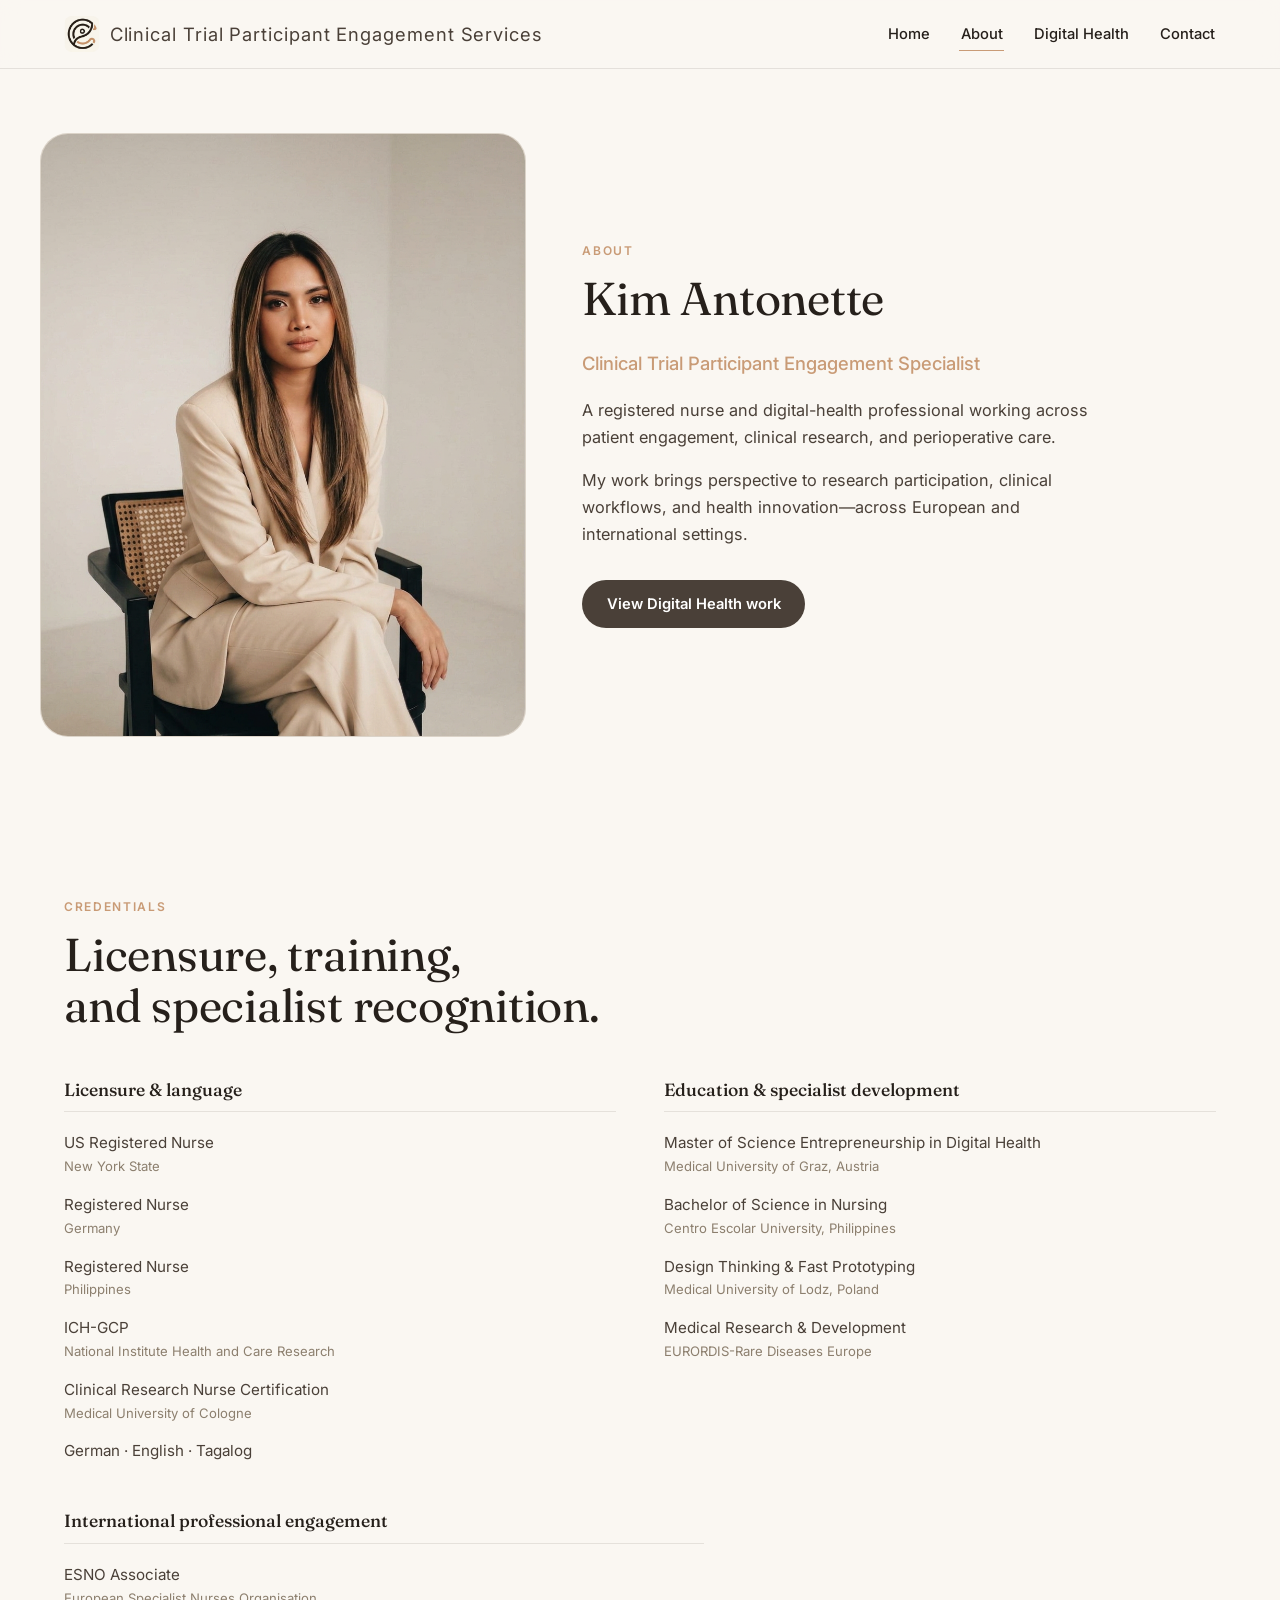
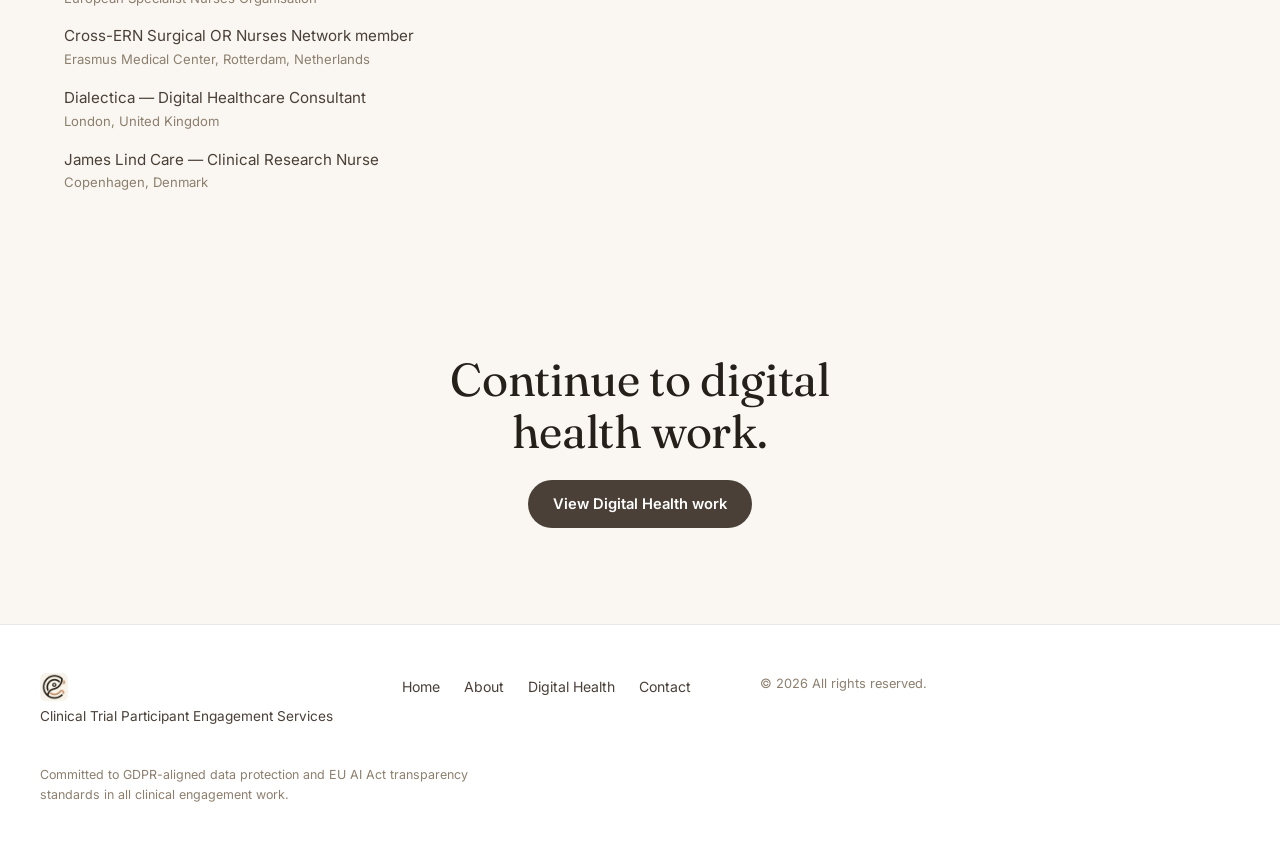
==== about.html @ f188c6d0 "Update about.html" ====
<!DOCTYPE html>
<html lang="en">
<head>
<meta charset="UTF-8">
<meta name="viewport" content="width=device-width, initial-scale=1.0">
<title>About — Clinical Trial Participant Engagement Services</title>
<meta name="description" content="A registered nurse and digital-health professional working across patient engagement, clinical research, and perioperative care.">
<link rel="preconnect" href="https://fonts.googleapis.com">
<link rel="preconnect" href="https://fonts.gstatic.com" crossorigin>
<link href="https://fonts.googleapis.com/css2?family=Fraunces:ital,wght@0,300;0,400;0,500;1,400&family=Inter:wght@400;500;600&display=swap" rel="stylesheet">
<link rel="icon" href="assets/images/favicon-mark-crop.png" type="image/png">
<link rel="stylesheet" href="styles/main.css">
<style>.wordmark-sub{font-size:115%;}</style>
</head>
<body>

<a class="skip-link" href="#main">Skip to content</a>

<header class="site-header" data-reveal>
  <div class="header-inner">
    <a href="index.html" class="wordmark-link" aria-label="Clinical Trial Participant Engagement Services — home">
      <img src="assets/images/favicon-mark-crop.png" alt="" class="header-logo-icon" width="36" height="36">
      <span class="wordmark-text">
        <span class="wordmark-sub">Clinical Trial Participant Engagement Services</span>
      </span>
    </a>
    <button class="nav-toggle" id="navToggle" aria-expanded="false" aria-controls="primaryNav" aria-label="Open menu">
      <span></span><span></span><span></span>
    </button>
    <nav class="primary-nav" id="primaryNav" aria-label="Primary">
      <ul>
        <li><a href="index.html">Home</a></li>
        <li><a href="about.html" aria-current="page">About</a></li>
        <li><a href="digital-health.html">Digital Health</a></li>
        <li><a href="contact.html">Contact</a></li>
      </ul>
    </nav>
  </div>
</header>

<main id="main">

  <section class="about-hero">
    <div class="about-hero-inner">
      <div class="about-portrait" data-reveal>
        <img src="assets/images/about-photo-palette.png" alt="Portrait of Kim Antonette, Clinical Trial Participant Engagement Specialist" width="640" height="800" loading="eager">
      </div>

      <div class="about-intro" data-reveal>
        <p class="overline">About</p>
        <h2>Kim Antonette</h2>
        <p class="role-descriptor">Clinical Trial Participant Engagement Specialist</p>
        <p class="bio">A registered nurse and digital-health professional working across patient engagement, clinical research, and perioperative care.</p>
        <p class="bio">My work brings perspective to research participation, clinical workflows, and health innovation—across European and international settings.</p>
        <a class="btn btn-primary" href="digital-health.html">View Digital Health work</a>
      </div>
    </div>
  </section>

  <section class="credentials-section">
    <div class="section-head" data-reveal>
      <p class="overline">Credentials</p>
      <h2>Licensure, training,<br>and specialist recognition.</h2>
    </div>

    <div class="credentials-columns">
      <div class="credentials-col" data-reveal>
        <h3>Licensure &amp; language</h3>
        <ul class="credential-list">
          <li>US Registered Nurse<br><span class="credential-sub">New York State</span></li>
          <li>Registered Nurse<br><span class="credential-sub">Germany</span></li>
          <li>Registered Nurse<br><span class="credential-sub">Philippines</span></li>
          <li>ICH-GCP<br><span class="credential-sub">National Institute Health and Care Research</span></li>
          <li>Clinical Research Nurse Certification<br><span class="credential-sub">Medical University of Cologne</span></li>
        <li>German · English · Tagalog</li>
        </ul>
      </div>

      <div class="credentials-col" data-reveal>
        <h3>Education &amp; specialist development</h3>
        <ul class="credential-list">
          <li>Master of Science Entrepreneurship in Digital Health<br><span class="credential-sub">Medical University of Graz, Austria</span></li>
          <li>Bachelor of Science in Nursing<br><span class="credential-sub">Centro Escolar University, Philippines</span></li>
          <li>Design Thinking &amp; Fast Prototyping<br><span class="credential-sub">Medical University of Lodz, Poland</span></li>
          <li>Medical Research &amp; Development<br><span class="credential-sub">EURORDIS-Rare Diseases Europe</span></li>
        </ul>
      </div>
    </div>

    <div class="credentials-col credentials-col-wide" data-reveal>
      <h3>International professional engagement</h3>
      <ul class="credential-list">
        <li>ESNO Associate<br><span class="credential-sub">European Specialist Nurses Organisation</span></li>
        <li>Cross-ERN Surgical OR Nurses Network member<br><span class="credential-sub">Erasmus Medical Center, Rotterdam, Netherlands</span></li>
        <li>Dialectica — Digital Healthcare Consultant<br><span class="credential-sub">London, United Kingdom</span></li>
        <li>James Lind Care — Clinical Research Nurse<br><span class="credential-sub">Copenhagen, Denmark</span></li>
      </ul>
    </div>
  </section>

  <section class="closing-cta closing-cta-quiet" data-reveal>
    <div class="closing-inner">
      <h2>Continue to digital<br>health work.</h2>
      <a class="btn btn-primary" href="digital-health.html">View Digital Health work</a>
    </div>
  </section>

</main>

<footer class="site-footer">
  <div class="footer-inner">
    <div class="footer-brand">
      <div class="footer-brand-top">
        <img src="assets/images/favicon-mark-crop.png" alt="" class="footer-logo-icon" width="28" height="28">
      </div>
      <p>Clinical Trial Participant Engagement Services</p>
    </div>
    <nav aria-label="Footer">
      <ul>
        <li><a href="index.html">Home</a></li>
        <li><a href="about.html">About</a></li>
        <li><a href="digital-health.html">Digital Health</a></li>
        <li><a href="contact.html">Contact</a></li>
      </ul>
    </nav>
    <p class="footer-note">&copy; <span id="year"></span> All rights reserved.</p>
    <p class="footer-compliance">Committed to GDPR-aligned data protection and EU AI Act transparency standards in all clinical engagement work.</p>
  </div>
</footer>

<script src="scripts/main.js"></script>
</body>
</html>
---- styles/main.css ----
/* ==============================================================
   Kim Antonette — main.css
   Editorial, warm-monochromatic design system.
   No frameworks. Custom properties for easy re-theming.
   Light palette is forced site-wide (no automatic dark mode).
   ============================================================== */

:root{
  --ivory: #FAF7F2;
  --paper: #FFFFFF;
  --sand: #EFE7DC;
  --taupe: #8C7F6E;
  --cocoa: #4A4038;
  --espresso: #26201B;
  --terracotta: #C99B76;

  --bg: var(--ivory);
  --bg-paper: var(--paper);
  --bg-sand: var(--sand);
  --text: var(--espresso);
  --text-muted: var(--cocoa);
  --accent: var(--terracotta);
  --border: rgba(38,32,27,0.10);

  --font-display: "Fraunces", "Iowan Old Style", Georgia, serif;
  --font-body: "Inter", -apple-system, BlinkMacSystemFont, "Segoe UI", sans-serif;

  --container: 1200px;
  --radius-lg: 28px;
  --radius-md: 16px;
  --radius-sm: 10px;

  --transition: 320ms cubic-bezier(0.4,0,0.2,1);
}

*, *::before, *::after{ box-sizing: border-box; }
html{ scroll-behavior: smooth; color-scheme: light; }
@media (prefers-reduced-motion: reduce){
  html{ scroll-behavior: auto; }
  *, *::before, *::after{
    animation-duration: 0.001ms !important;
    animation-iteration-count: 1 !important;
    transition-duration: 0.001ms !important;
    scroll-behavior: auto !important;
  }
}

body{
  margin: 0;
  background: var(--bg);
  color: var(--text);
  font-family: var(--font-body);
  font-size: 1rem;
  line-height: 1.65;
  -webkit-font-smoothing: antialiased;
  overflow-x: hidden;
}

img{ max-width: 100%; display: block; }

h1, h2, h3{
  font-family: var(--font-display);
  font-weight: 400;
  color: var(--text);
  line-height: 1.12;
  margin: 0 0 0.5em;
}
h1{ font-size: clamp(2.6rem, 6vw, 4.6rem); letter-spacing: -0.01em; }
h2{ font-size: clamp(1.9rem, 3.6vw, 2.9rem); letter-spacing: -0.005em; }
h3{ font-size: 1.3rem; font-weight: 500; }
p{ margin: 0 0 1em; color: var(--text-muted); max-width: 60ch; }

a{ color: var(--text); text-decoration: none; }

.overline{
  font-family: var(--font-body);
  text-transform: uppercase;
  letter-spacing: 0.14em;
  font-size: 0.75rem;
  font-weight: 600;
  color: var(--accent);
  margin: 0 0 1em;
}

.skip-link{
  position: absolute;
  left: -999px;
  top: 0;
  background: var(--espresso);
  color: var(--paper);
  padding: 0.75em 1.25em;
  z-index: 1000;
  border-radius: 0 0 8px 0;
}
.skip-link:focus{ left: 0; }

.visually-hidden{
  position: absolute;
  width: 1px; height: 1px;
  overflow: hidden;
  clip: rect(0 0 0 0);
  white-space: nowrap;
}

:focus-visible{
  outline: 2px solid var(--accent);
  outline-offset: 3px;
  border-radius: 4px;
}

.btn{
  display: inline-flex;
  align-items: center;
  justify-content: center;
  min-height: 48px;
  padding: 0 1.6em;
  border-radius: 999px;
  font-family: var(--font-body);
  font-weight: 600;
  font-size: 0.92rem;
  text-decoration: none;
  border: 1px solid transparent;
  cursor: pointer;
  transition: background var(--transition), color var(--transition), border-color var(--transition), transform var(--transition);
}
.btn-primary{
  background: var(--cocoa);
  color: var(--paper);
}
.btn-primary:hover, .btn-primary:focus-visible{
  background: var(--terracotta);
  transform: translateY(-1px);
}
.btn-ghost{
  background: transparent;
  color: var(--text);
  border-color: var(--border);
}
.btn-ghost:hover, .btn-ghost:focus-visible{
  border-color: var(--cocoa);
  background: rgba(107,88,74,0.06);
}

.site-header{
  position: sticky;
  top: 0;
  z-index: 100;
  background: rgba(250,247,242,0.9);
  backdrop-filter: blur(10px);
  border-bottom: 1px solid var(--border);
}
.header-inner{
  max-width: var(--container);
  margin: 0 auto;
  padding: 1rem 1.5rem;
  display: flex;
  align-items: center;
  justify-content: space-between;
  gap: 1.5rem;
}
.wordmark-link{ display: flex; align-items: center; gap: 0.6rem; }
.wordmark-text{ display: flex; flex-direction: column; line-height: 1.2; }
.header-logo-icon{ width: 36px; height: 36px; border-radius: 8px; flex-shrink: 0; display: block; }
.wordmark{
  font-family: var(--font-display);
  font-size: 1.3rem;
  color: var(--text);
}
.wordmark-sub{
  font-size: 0.68rem;
  letter-spacing: 0.05em;
  color: var(--text-muted);
}
.primary-nav{
  display: flex;
  align-items: center;
  gap: 2rem;
}
.primary-nav ul{
  list-style: none;
  display: flex;
  gap: 1.75rem;
  margin: 0;
  padding: 0;
}
.primary-nav a{
  font-size: 0.92rem;
  font-weight: 500;
  padding: 0.5em 0.1em;
  position: relative;
}
.primary-nav a::after{
  content: "";
  position: absolute;
  left: 0; right: 100%;
  bottom: 0;
  height: 1px;
  background: var(--accent);
  transition: right var(--transition);
}
.primary-nav a:hover::after, .primary-nav a[aria-current="page"]::after{
  right: 0;
}
.nav-toggle{
  display: none;
  flex-direction: column;
  justify-content: center;
  gap: 5px;
  width: 44px;
  height: 44px;
  background: none;
  border: none;
  padding: 0;
  cursor: pointer;
  -webkit-appearance: none;
  appearance: none;
}
.nav-toggle span{
  display: block;
  height: 2px;
  background: var(--text);
  border-radius: 2px;
}

@media (max-width: 860px){
  .nav-toggle{ display: flex; }
  .primary-nav{
    position: absolute;
    top: 100%;
    left: 0; right: 0;
    background: var(--bg-paper);
    flex-direction: column;
    align-items: stretch;
    padding: 1rem 1.5rem 1.5rem;
    border-bottom: 1px solid var(--border);
    display: none;
    gap: 1rem;
  }
  .primary-nav.open{ display: flex; }
  .primary-nav ul{ flex-direction: column; gap: 0.25rem; }
  .primary-nav a{ display: block; padding: 0.75em 0; }
  .nav-cta{ align-self: flex-start; }
}

[data-reveal]{
  opacity: 0;
  transform: translateY(18px);
  transition: opacity 700ms ease, transform 700ms ease;
}
[data-reveal].is-visible{
  opacity: 1;
  transform: translateY(0);
}
@media (prefers-reduced-motion: reduce){
  [data-reveal]{ opacity: 1; transform: none; }
}

.hero{ padding: 5rem 1.5rem 6rem; }
.hero-inner{
  max-width: var(--container);
  margin: 0 auto;
  display: grid;
  grid-template-columns: 1.1fr 0.9fr;
  gap: 3rem;
  align-items: center;
}
.hero-headline{ margin-bottom: 0.6em; }
.hero-sub{ font-size: 1.1rem; max-width: 46ch; }
.hero-actions{ display: flex; gap: 1rem; flex-wrap: wrap; margin-top: 1.5rem; }
.hero-visual{
  border-radius: var(--radius-lg);
  overflow: hidden;
  background: var(--bg-sand);
  aspect-ratio: 4 / 4.6;
}
.hero-visual img,
.abstract-art{ width: 100%; height: 100%; object-fit: cover; display: block; }

@media (max-width: 900px){
  .hero-inner{ grid-template-columns: 1fr; }
  .hero-visual{ order: -1; max-height: 320px; }
}

.statement{
  background: var(--bg-sand);
  padding: 6rem 1.5rem;
}
.statement-inner{
  max-width: 880px;
  margin: 0 auto;
  text-align: center;
}
.statement-line{
  font-family: var(--font-display);
  font-style: italic;
  font-size: clamp(1.8rem, 4.2vw, 3rem);
  color: var(--text);
  line-height: 1.3;
  margin-bottom: 0.6em;
}
.statement-sub{
  max-width: 50ch;
  margin: 0 auto;
  font-size: 1.05rem;
}

.section-head{
  max-width: var(--container);
  margin: 0 auto;
  padding: 0 1.5rem;
}
.section-head .lead{ font-size: 1.05rem; max-width: 56ch; }

.services{ padding: 6rem 0; }
.services .section-head{ margin-bottom: 3rem; }
.services-grid{
  max-width: var(--container);
  margin: 0 auto;
  padding: 0 1.5rem;
  display: grid;
  grid-template-columns: repeat(2, 1fr);
  gap: 1.5rem;
}
.service{
  background: var(--bg-paper);
  border: 1px solid var(--border);
  border-radius: var(--radius-md);
  padding: 2.4rem;
}
.service-index{
  font-family: var(--font-display);
  font-size: 0.9rem;
  color: var(--accent);
  letter-spacing: 0.05em;
  display: block;
  margin-bottom: 1rem;
}
.service-feature{
  grid-column: span 2;
  background: var(--bg-sand);
  padding: 3rem;
}
.service-feature h3{ font-size: 1.7rem; }
.service-wide{ grid-column: span 2; }

@media (max-width: 760px){
  .services-grid{ grid-template-columns: 1fr; }
  .service-feature, .service-wide{ grid-column: span 1; }
}

.collaboration{ padding: 6rem 0; }
.collaboration .section-head{ margin-bottom: 3rem; }
.collab-grid{
  max-width: var(--container);
  margin: 0 auto;
  padding: 0 1.5rem;
  display: grid;
  grid-template-columns: repeat(3, 1fr);
  gap: 2rem;
}
.collab-block{
  border-top: 1px solid var(--border);
  padding-top: 1.5rem;
}
.fine-print{ font-size: 0.85rem; }
.fine-print-muted{ color: var(--taupe); font-style: italic; }
.network-list{
  list-style: none;
  margin: 0; padding: 0;
  display: flex;
  flex-direction: column;
  gap: 0.9rem;
}
.network-list li{
  font-size: 0.92rem;
  color: var(--text-muted);
  line-height: 1.5;
}
.network-tag{
  display: block;
  font-size: 0.68rem;
  text-transform: uppercase;
  letter-spacing: 0.08em;
  color: var(--accent);
  font-weight: 600;
  margin-bottom: 0.15em;
}

@media (max-width: 900px){
  .collab-grid{ grid-template-columns: 1fr; }
}

.credentials-strip{
  background: var(--espresso);
  color: var(--paper);
  overflow: hidden;
  padding: 1.4rem 0;
}
.ticker{ width: 100%; overflow: hidden; }
.ticker-track{
  display: inline-flex;
  gap: 0.6rem;
  white-space: nowrap;
  animation: ticker-scroll 32s linear infinite;
  font-size: 0.85rem;
  letter-spacing: 0.04em;
  color: var(--sand);
}
.ticker-track span{ padding: 0 0.2rem; }
@keyframes ticker-scroll{
  from{ transform: translateX(0); }
  to{ transform: translateX(-50%); }
}
@media (prefers-reduced-motion: reduce){
  .ticker-track{ animation: none; overflow-x: auto; }
}

.closing-cta{
  padding: 7rem 1.5rem;
  text-align: center;
}
.closing-cta-quiet{ padding: 4rem 1.5rem 6rem; }
.closing-inner{ max-width: 720px; margin: 0 auto; }
.closing-inner p{ margin: 0 auto 1.75rem; }

.site-footer{
  background: var(--bg-paper);
  border-top: 1px solid var(--border);
  padding: 3rem 1.5rem;
}
.footer-inner{
  max-width: var(--container);
  margin: 0 auto;
  display: flex;
  flex-wrap: wrap;
  gap: 2rem;
  justify-content: space-between;
  align-items: flex-start;
}
.footer-brand-top{ display: flex; align-items: center; gap: 0.5rem; }
.footer-logo-icon{ width: 28px; height: 28px; border-radius: 6px; flex-shrink: 0; display: block; }
.footer-brand p{ font-size: 0.85rem; margin: 0.25em 0 0; }
.footer-inner nav ul{
  list-style: none;
  display: flex;
  gap: 1.5rem;
  margin: 0; padding: 0;
}
.footer-inner nav a{ font-size: 0.88rem; color: var(--text-muted); }
.footer-note{ font-size: 0.8rem; color: var(--taupe); margin: 0; width: 100%; }
.footer-compliance{ font-size: 0.78rem; color: var(--taupe); margin: 0.35rem 0 0; width: 100%; }

.about-hero{ padding: 4rem 1.5rem 6rem; }
.about-hero-inner{
  max-width: var(--container);
  margin: 0 auto;
  display: grid;
  grid-template-columns: 0.85fr 1.15fr;
  gap: 3.5rem;
  align-items: center;
}
.about-portrait{
  border-radius: var(--radius-lg);
  overflow: hidden;
  background: var(--bg-sand);
  border: 1px solid var(--border);
}
.about-portrait img{ width: 100%; height: 100%; object-fit: cover; }
.role-descriptor{
  font-size: 1.15rem;
  color: var(--accent);
  font-weight: 500;
  margin-bottom: 1.2rem;
}
.bio{ font-size: 1.02rem; max-width: 52ch; }
.about-intro .btn{ margin-top: 1rem; }
.about-logo{ max-width: 220px; height: auto; margin: 1.5rem 0 0.5rem; display: block; }

@media (max-width: 860px){
  .about-hero-inner{ grid-template-columns: 1fr; }
}

.credentials-section{ padding: 4rem 1.5rem 6rem; max-width: var(--container); margin: 0 auto; }
.credentials-section .section-head{ padding: 0; margin-bottom: 3rem; }
.credentials-columns{
  display: grid;
  grid-template-columns: 1fr 1fr;
  gap: 3rem;
  margin-bottom: 3rem;
}
.credentials-col h3{
  font-size: 1.1rem;
  border-bottom: 1px solid var(--border);
  padding-bottom: 0.75rem;
  margin-bottom: 1.25rem;
}
.credential-list{
  list-style: none;
  margin: 0; padding: 0;
  display: flex;
  flex-direction: column;
  gap: 1rem;
}
.credential-list li{ font-size: 0.95rem; color: var(--text-muted); line-height: 1.5; }
.credential-sub{ font-size: 0.82rem; color: var(--taupe); }
.credentials-col-wide{ max-width: 640px; }

@media (max-width: 760px){
  .credentials-columns{ grid-template-columns: 1fr; }
}

.page-hero{
  max-width: var(--container);
  margin: 0 auto;
  padding: 5rem 1.5rem 3rem;
}
.page-hero-sub{ font-size: 1.05rem; max-width: 50ch; }

.capability-panels{
  max-width: var(--container);
  margin: 0 auto;
  padding: 2rem 1.5rem 6rem;
  display: grid;
  grid-template-columns: 1fr 1fr;
  gap: 2rem;
}
.capability-panel{
  background: var(--bg-paper);
  border: 1px solid var(--border);
  border-radius: var(--radius-md);
  padding: 3rem 2.4rem;
}
@media (max-width: 800px){
  .capability-panels{ grid-template-columns: 1fr; }
}

.focus-areas{ padding: 2rem 0 6rem; }
.focus-areas .section-head{ margin-bottom: 3rem; }
.focus-grid{
  max-width: var(--container);
  margin: 0 auto;
  padding: 0 1.5rem;
  list-style: none;
  display: grid;
  grid-template-columns: repeat(3, 1fr);
  gap: 1px;
  background: var(--border);
  border: 1px solid var(--border);
}
.focus-grid li{
  background: var(--bg-paper);
  padding: 1.75rem;
  font-family: var(--font-display);
  font-size: 1.15rem;
}
@media (max-width: 760px){
  .focus-grid{ grid-template-columns: 1fr 1fr; }
}
@media (max-width: 480px){
  .focus-grid{ grid-template-columns: 1fr; }
}

.contact-section{
  max-width: var(--container);
  margin: 0 auto;
  padding: 2rem 1.5rem 6rem;
}
.contact-inner{
  display: grid;
  grid-template-columns: 0.8fr 1.2fr;
  gap: 3.5rem;
}
.contact-list{
  list-style: none;
  margin: 0 0 2rem;
  padding: 0;
  display: flex;
  flex-direction: column;
  gap: 1.25rem;
}
.contact-list a{ color: var(--accent); font-weight: 500; word-break: break-word; }
.contact-label{
  display: block;
  font-size: 0.72rem;
  text-transform: uppercase;
  letter-spacing: 0.08em;
  color: var(--taupe);
  margin-bottom: 0.2em;
}
.contact-form-wrap{
  background: var(--bg-paper);
  border: 1px solid var(--border);
  border-radius: var(--radius-md);
  padding: 2.4rem;
}
.contact-form-wrap h2{ margin-bottom: 1.5rem; }
.form-row{ margin-bottom: 1.25rem; display: flex; flex-direction: column; gap: 0.4rem; }
.form-row label{ font-size: 0.85rem; font-weight: 500; color: var(--text); }
.form-row input,
.form-row select,
.form-row textarea{
  font-family: var(--font-body);
  font-size: 0.95rem;
  padding: 0.75em 0.9em;
  border-radius: var(--radius-sm);
  border: 1px solid var(--border);
  background: var(--bg);
  color: var(--text);
  min-height: 44px;
}
.form-row textarea{ resize: vertical; min-height: 120px; }
.form-submit{ margin-top: 0.5rem; }
.form-note{ font-size: 0.85rem; color: var(--taupe); margin: 0.75rem 0 0; }

@media (max-width: 860px){
  .contact-inner{ grid-template-columns: 1fr; }
}
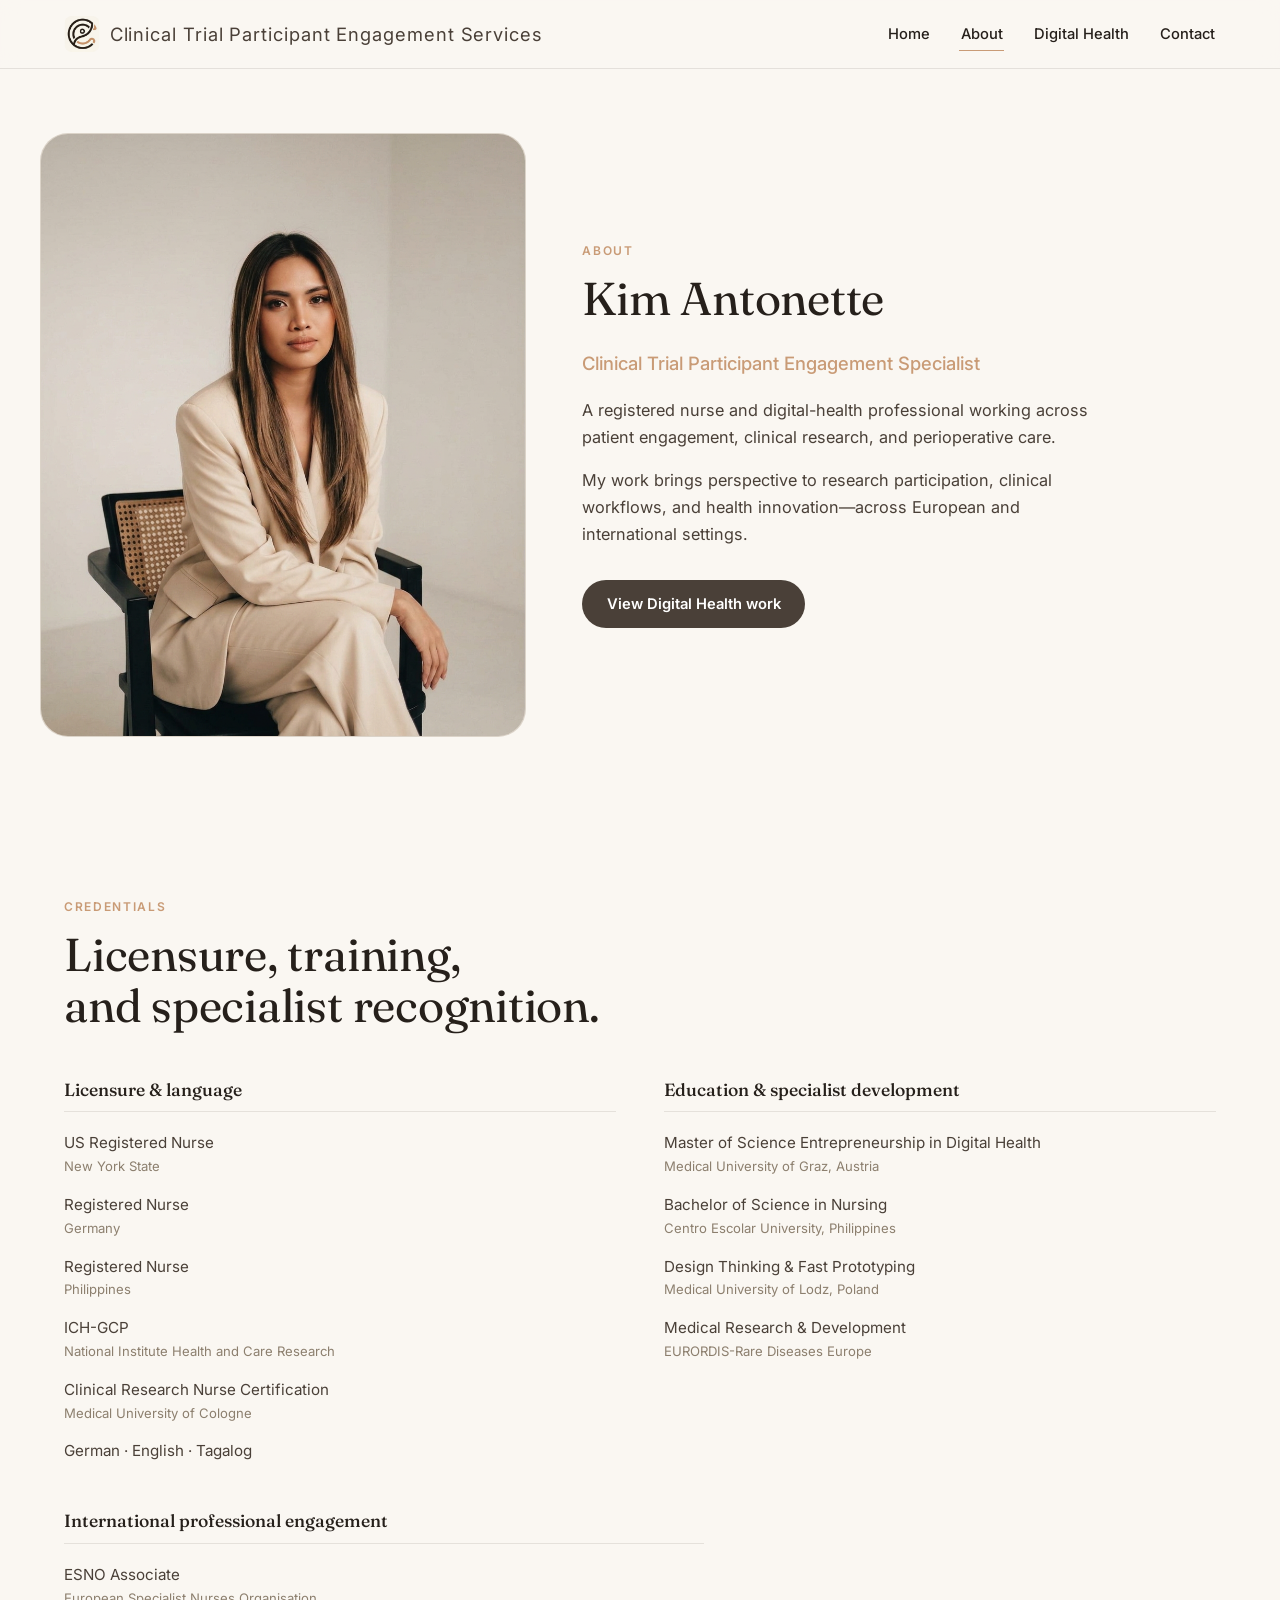
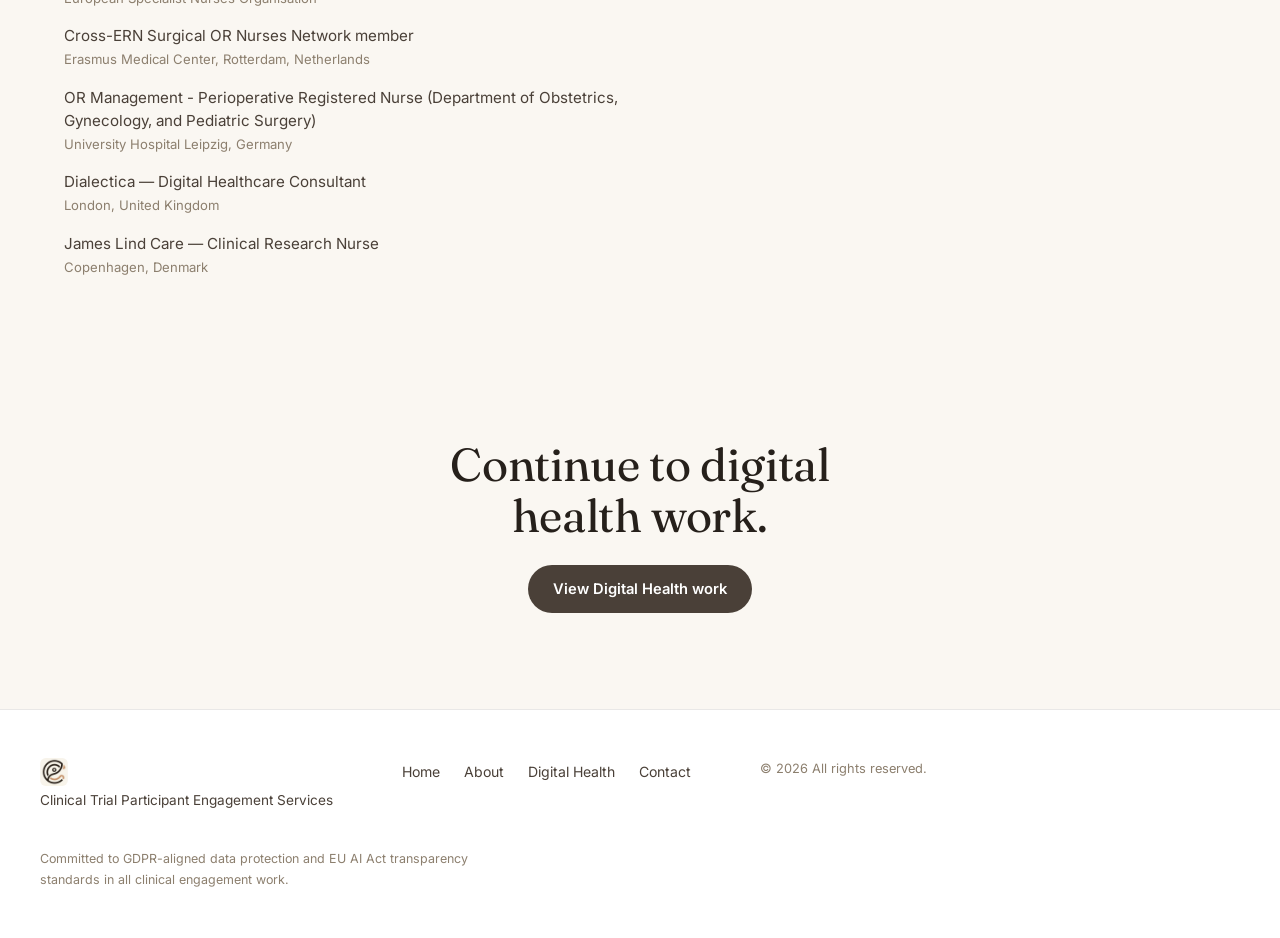
==== commit c84da145: "Update about.html" ====
--- a/about.html
+++ b/about.html
@@ -92,6 +92,7 @@
       <ul class="credential-list">
         <li>ESNO Associate<br><span class="credential-sub">European Specialist Nurses Organisation</span></li>
         <li>Cross-ERN Surgical OR Nurses Network member<br><span class="credential-sub">Erasmus Medical Center, Rotterdam, Netherlands</span></li>
+        <li>OR Management - Perioperative Registered Nurse (Department of Obstetrics, Gynecology, and Pediatric Surgery)<br><span class="credential-sub">University Hospital Leipzig, Germany</span></li>
         <li>Dialectica — Digital Healthcare Consultant<br><span class="credential-sub">London, United Kingdom</span></li>
         <li>James Lind Care — Clinical Research Nurse<br><span class="credential-sub">Copenhagen, Denmark</span></li>
       </ul>
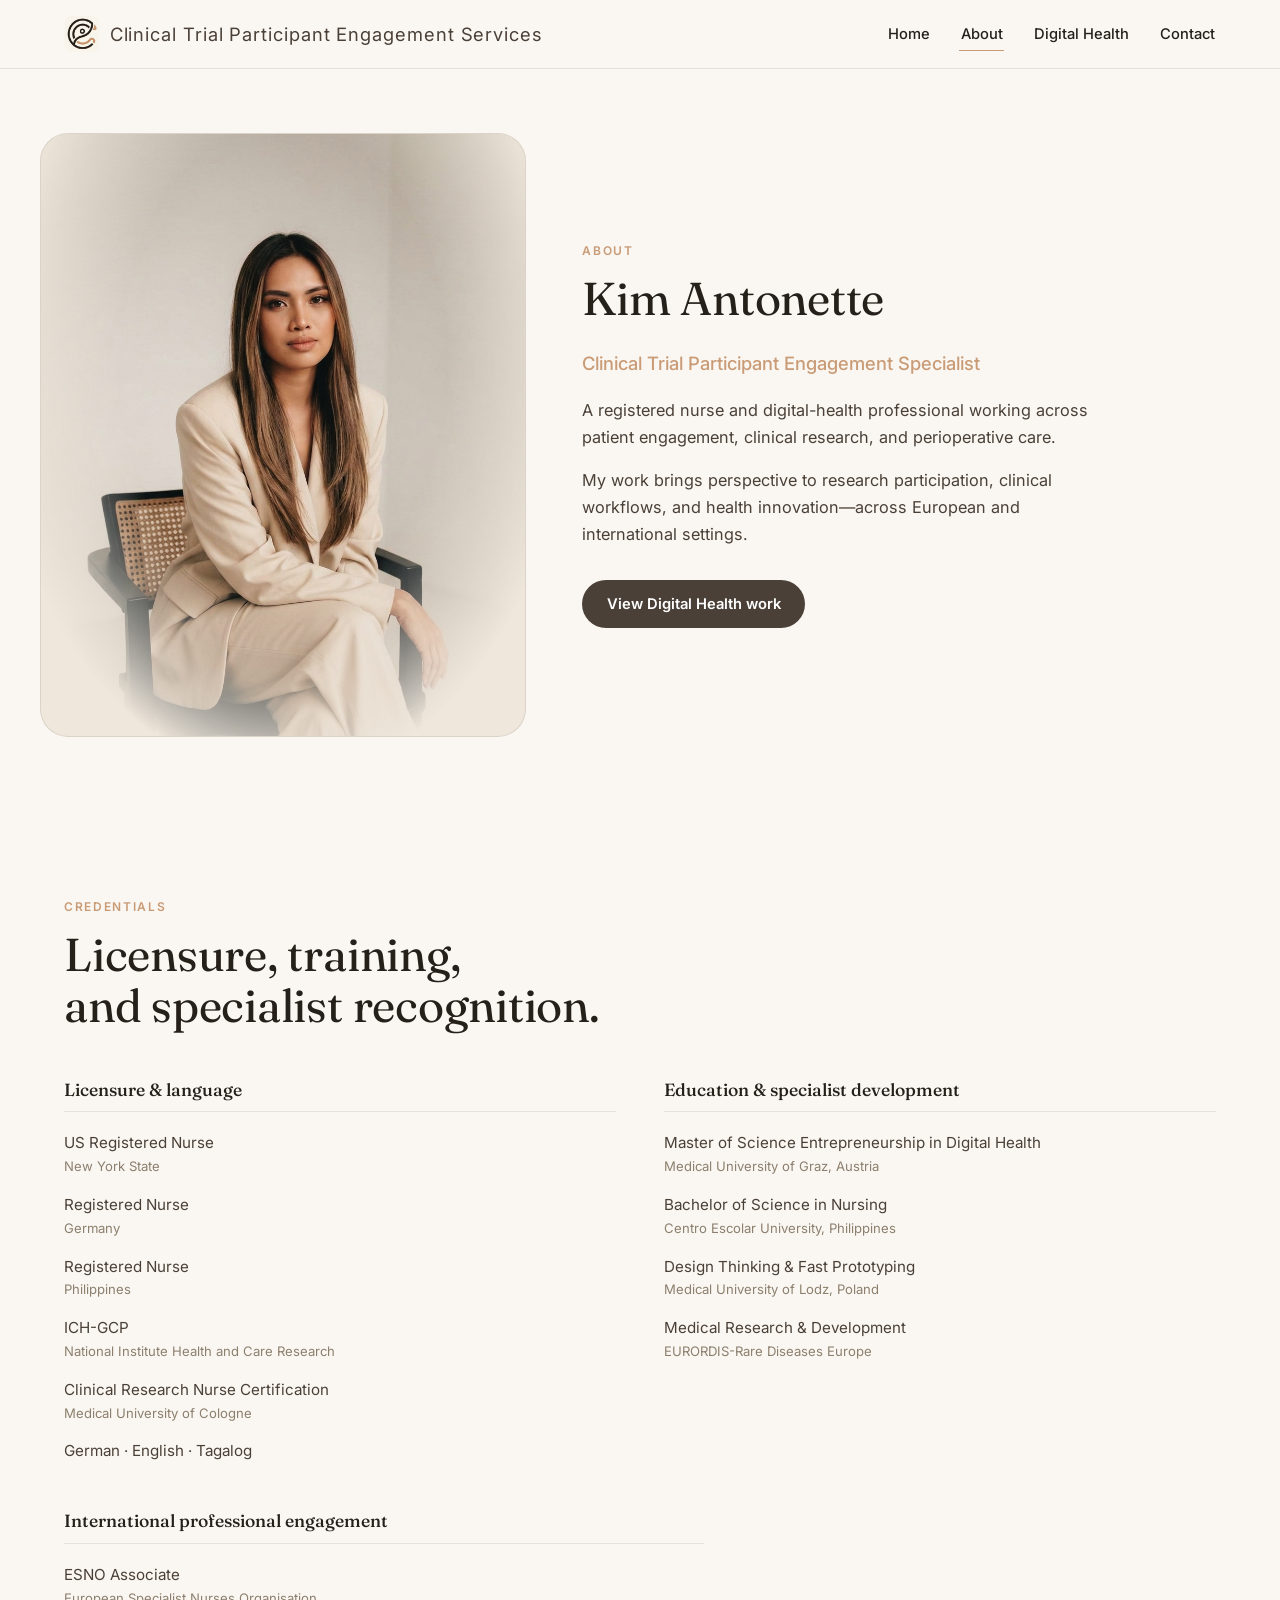
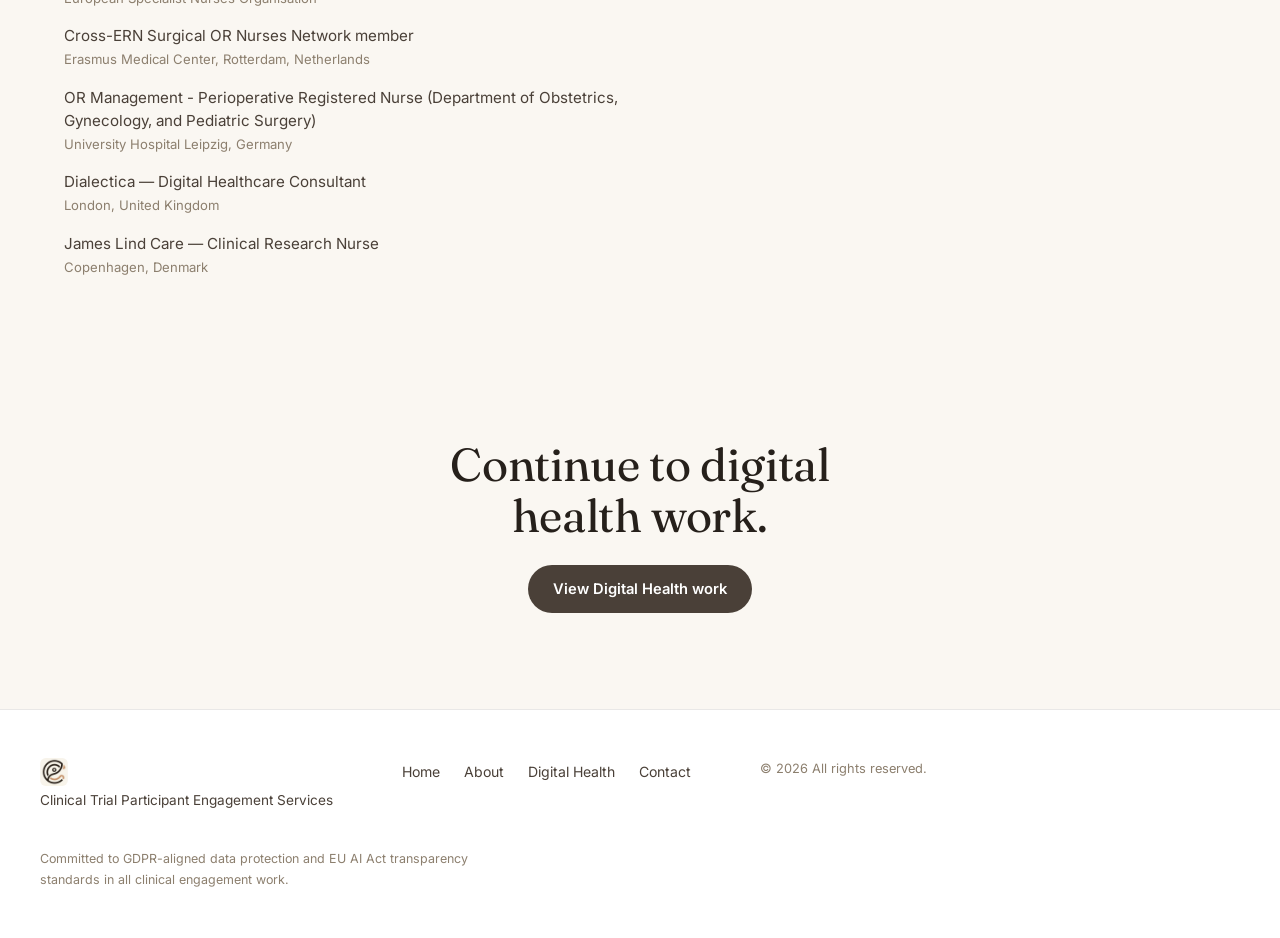
==== commit de5f92e6: "Link photo-fade stylesheet on about page" ====
--- a/about.html
+++ b/about.html
@@ -10,6 +10,7 @@
 <link href="https://fonts.googleapis.com/css2?family=Fraunces:ital,wght@0,300;0,400;0,500;1,400&family=Inter:wght@400;500;600&display=swap" rel="stylesheet">
 <link rel="icon" href="assets/images/favicon-mark-crop.png" type="image/png">
 <link rel="stylesheet" href="styles/main.css">
+<link rel="stylesheet" href="styles/photo-fade.css">
 <style>.wordmark-sub{font-size:115%;}</style>
 </head>
 <body>
--- a/styles/photo-fade.css
+++ b/styles/photo-fade.css
@@ -0,0 +1,15 @@
+/* Fading portrait photo — blends into background, no hard border, face stays sharp */
+.about-portrait img {
+  display: block;
+  width: 100%;
+  height: auto;
+  border: none;
+  border-radius: 0;
+  box-shadow: none;
+  -webkit-mask-image: radial-gradient(ellipse 62% 72% at 50% 38%, rgba(0,0,0,1) 55%, rgba(0,0,0,0) 96%);
+  mask-image: radial-gradient(ellipse 62% 72% at 50% 38%, rgba(0,0,0,1) 55%, rgba(0,0,0,0) 96%);
+  -webkit-mask-repeat: no-repeat;
+  mask-repeat: no-repeat;
+  -webkit-mask-size: 100% 100%;
+  mask-size: 100% 100%;
+}
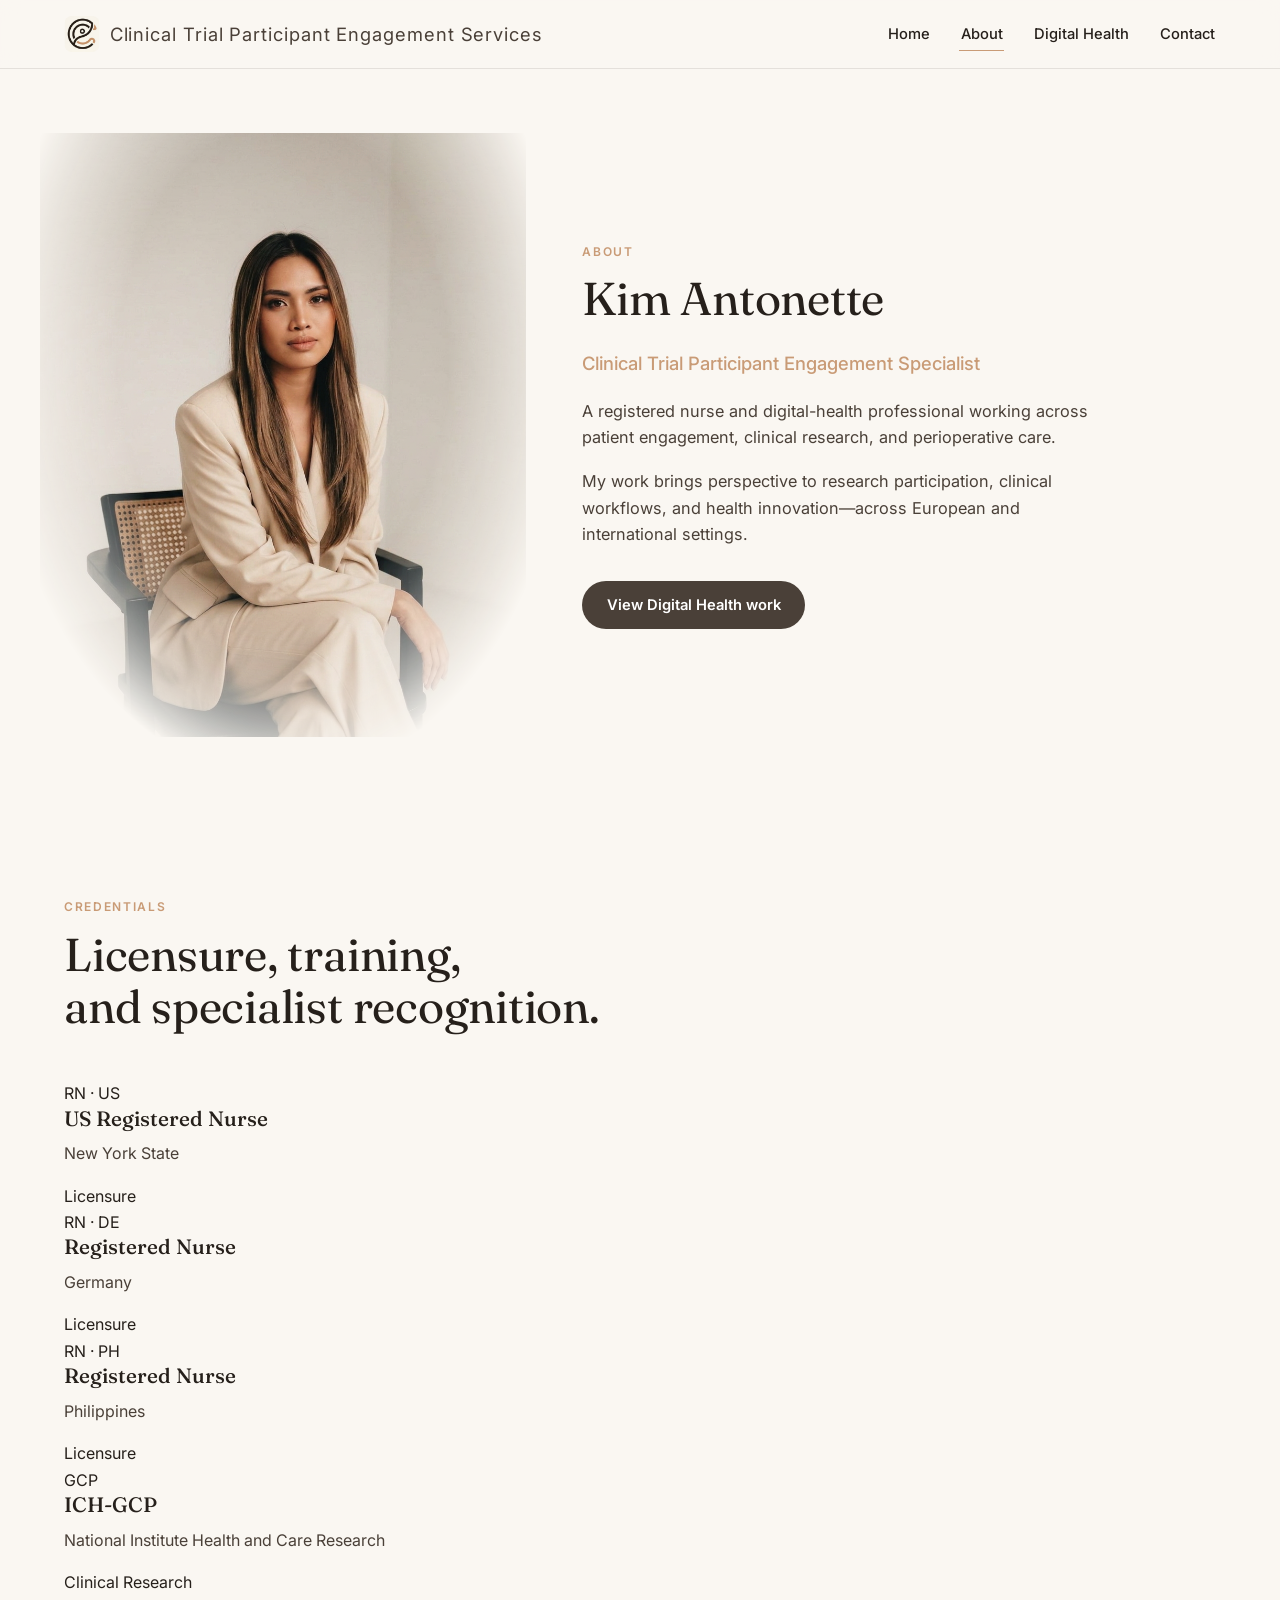
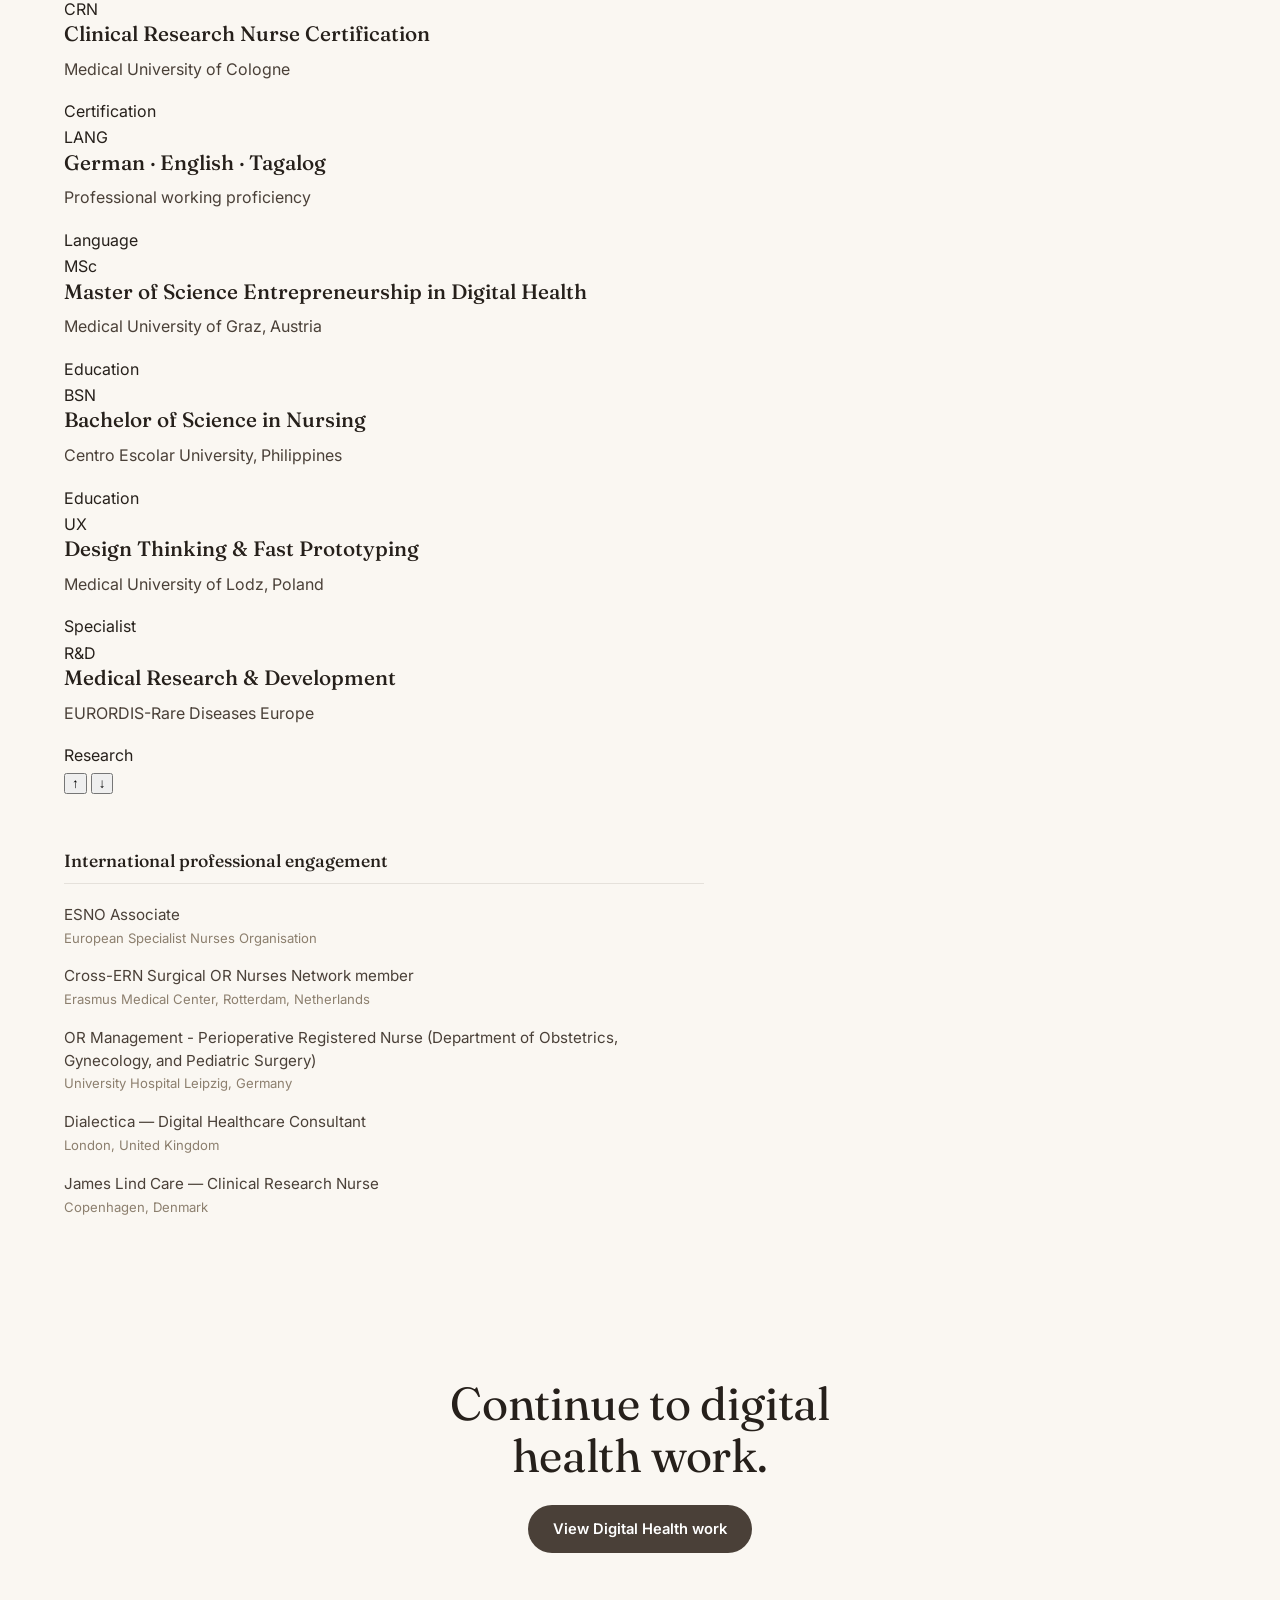
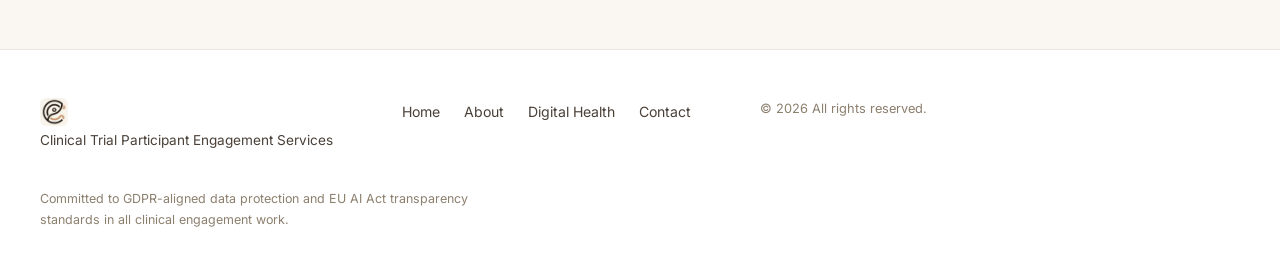
==== commit 78fd407c: "Update credentials section in about.html with revolving pill-card stack" ====
--- a/about.html
+++ b/about.html
@@ -64,31 +64,108 @@
       <h2>Licensure, training,<br>and specialist recognition.</h2>
     </div>
 
-    <div class="credentials-columns">
-      <div class="credentials-col" data-reveal>
-        <h3>Licensure &amp; language</h3>
-        <ul class="credential-list">
-          <li>US Registered Nurse<br><span class="credential-sub">New York State</span></li>
-          <li>Registered Nurse<br><span class="credential-sub">Germany</span></li>
-          <li>Registered Nurse<br><span class="credential-sub">Philippines</span></li>
-          <li>ICH-GCP<br><span class="credential-sub">National Institute Health and Care Research</span></li>
-          <li>Clinical Research Nurse Certification<br><span class="credential-sub">Medical University of Cologne</span></li>
-        <li>German · English · Tagalog</li>
-        </ul>
-      </div>
-
-      <div class="credentials-col" data-reveal>
-        <h3>Education &amp; specialist development</h3>
-        <ul class="credential-list">
-          <li>Master of Science Entrepreneurship in Digital Health<br><span class="credential-sub">Medical University of Graz, Austria</span></li>
-          <li>Bachelor of Science in Nursing<br><span class="credential-sub">Centro Escolar University, Philippines</span></li>
-          <li>Design Thinking &amp; Fast Prototyping<br><span class="credential-sub">Medical University of Lodz, Poland</span></li>
-          <li>Medical Research &amp; Development<br><span class="credential-sub">EURORDIS-Rare Diseases Europe</span></li>
-        </ul>
-      </div>
-    </div>
-
-    <div class="credentials-col credentials-col-wide" data-reveal>
+    <div class="credentials-carousel-wrap" data-reveal>
+      <div class="credentials-stack" id="credentialsStack">
+
+        <div class="cred-card">
+          <div class="cred-badge">RN · US</div>
+          <div class="cred-info">
+            <h3>US Registered Nurse</h3>
+            <p class="cred-sub">New York State</p>
+          </div>
+          <span class="cred-category">Licensure</span>
+        </div>
+
+        <div class="cred-card">
+          <div class="cred-badge">RN · DE</div>
+          <div class="cred-info">
+            <h3>Registered Nurse</h3>
+            <p class="cred-sub">Germany</p>
+          </div>
+          <span class="cred-category">Licensure</span>
+        </div>
+
+        <div class="cred-card">
+          <div class="cred-badge">RN · PH</div>
+          <div class="cred-info">
+            <h3>Registered Nurse</h3>
+            <p class="cred-sub">Philippines</p>
+          </div>
+          <span class="cred-category">Licensure</span>
+        </div>
+
+        <div class="cred-card">
+          <div class="cred-badge">GCP</div>
+          <div class="cred-info">
+            <h3>ICH-GCP</h3>
+            <p class="cred-sub">National Institute Health and Care Research</p>
+          </div>
+          <span class="cred-category">Clinical Research</span>
+        </div>
+
+        <div class="cred-card">
+          <div class="cred-badge">CRN</div>
+          <div class="cred-info">
+            <h3>Clinical Research Nurse Certification</h3>
+            <p class="cred-sub">Medical University of Cologne</p>
+          </div>
+          <span class="cred-category">Certification</span>
+        </div>
+
+        <div class="cred-card">
+          <div class="cred-badge">LANG</div>
+          <div class="cred-info">
+            <h3>German · English · Tagalog</h3>
+            <p class="cred-sub">Professional working proficiency</p>
+          </div>
+          <span class="cred-category">Language</span>
+        </div>
+
+        <div class="cred-card">
+          <div class="cred-badge">MSc</div>
+          <div class="cred-info">
+            <h3>Master of Science Entrepreneurship in Digital Health</h3>
+            <p class="cred-sub">Medical University of Graz, Austria</p>
+          </div>
+          <span class="cred-category">Education</span>
+        </div>
+
+        <div class="cred-card">
+          <div class="cred-badge">BSN</div>
+          <div class="cred-info">
+            <h3>Bachelor of Science in Nursing</h3>
+            <p class="cred-sub">Centro Escolar University, Philippines</p>
+          </div>
+          <span class="cred-category">Education</span>
+        </div>
+
+        <div class="cred-card">
+          <div class="cred-badge">UX</div>
+          <div class="cred-info">
+            <h3>Design Thinking &amp; Fast Prototyping</h3>
+            <p class="cred-sub">Medical University of Lodz, Poland</p>
+          </div>
+          <span class="cred-category">Specialist</span>
+        </div>
+
+        <div class="cred-card">
+          <div class="cred-badge">R&amp;D</div>
+          <div class="cred-info">
+            <h3>Medical Research &amp; Development</h3>
+            <p class="cred-sub">EURORDIS-Rare Diseases Europe</p>
+          </div>
+          <span class="cred-category">Research</span>
+        </div>
+
+      </div>
+
+      <div class="stack-controls">
+        <button type="button" id="prevCredBtn" aria-label="Previous credential">↑</button>
+        <button type="button" id="nextCredBtn" aria-label="Next credential">↓</button>
+      </div>
+    </div>
+
+    <div class="credentials-col credentials-col-wide" data-reveal style="margin-top: 3.5rem;">
       <h3>International professional engagement</h3>
       <ul class="credential-list">
         <li>ESNO Associate<br><span class="credential-sub">European Specialist Nurses Organisation</span></li>
--- a/styles/photo-fade.css
+++ b/styles/photo-fade.css
@@ -1,11 +1,23 @@
-/* Fading portrait photo — blends into background, no hard border, face stays sharp */
+/* Fading portrait photo — blends directly into page background, no border */
+.about-portrait,
+.about-portrait img {
+  border: none !important;
+  border-radius: 0 !important;
+  box-shadow: none !important;
+  outline: none !important;
+  background: transparent !important;
+  padding: 0 !important;
+}
+
+.about-portrait {
+  overflow: visible !important;
+}
+
 .about-portrait img {
   display: block;
   width: 100%;
   height: auto;
-  border: none;
-  border-radius: 0;
-  box-shadow: none;
+  object-fit: cover;
   -webkit-mask-image: radial-gradient(ellipse 62% 72% at 50% 38%, rgba(0,0,0,1) 55%, rgba(0,0,0,0) 96%);
   mask-image: radial-gradient(ellipse 62% 72% at 50% 38%, rgba(0,0,0,1) 55%, rgba(0,0,0,0) 96%);
   -webkit-mask-repeat: no-repeat;
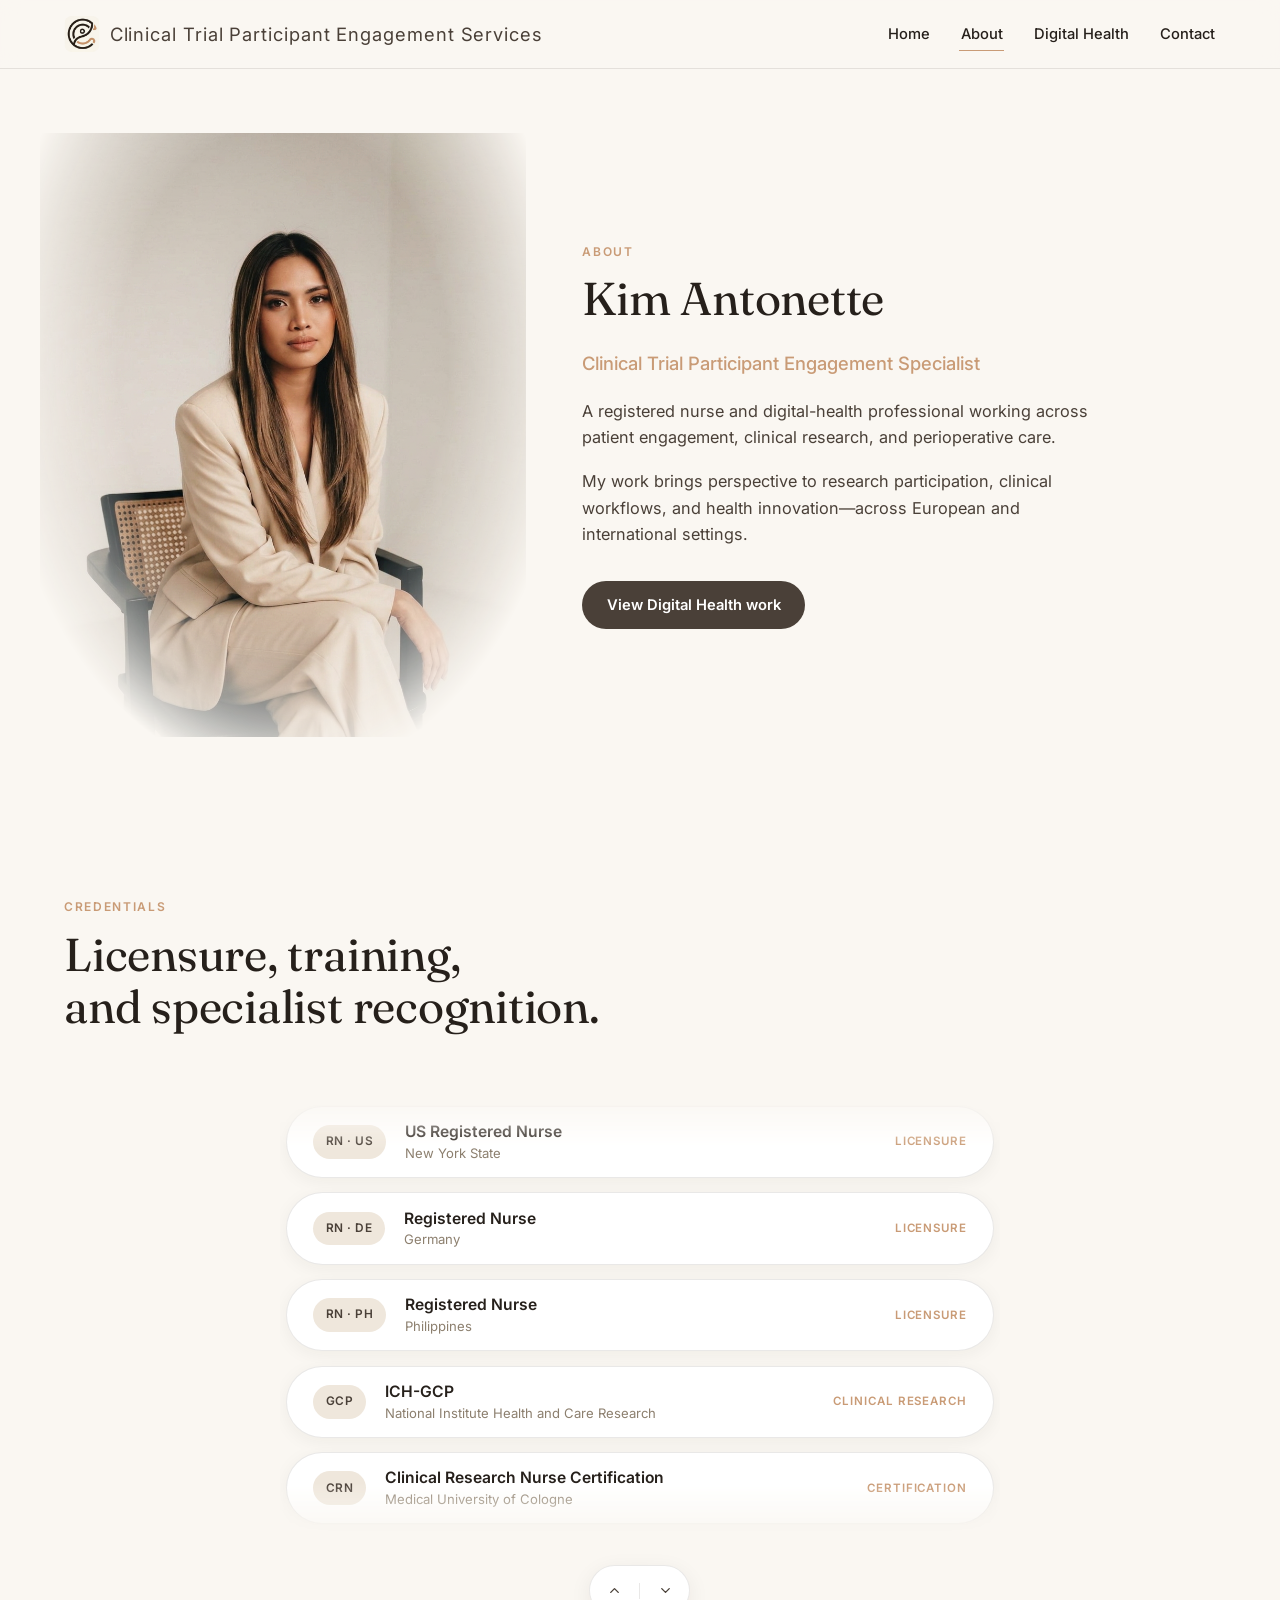
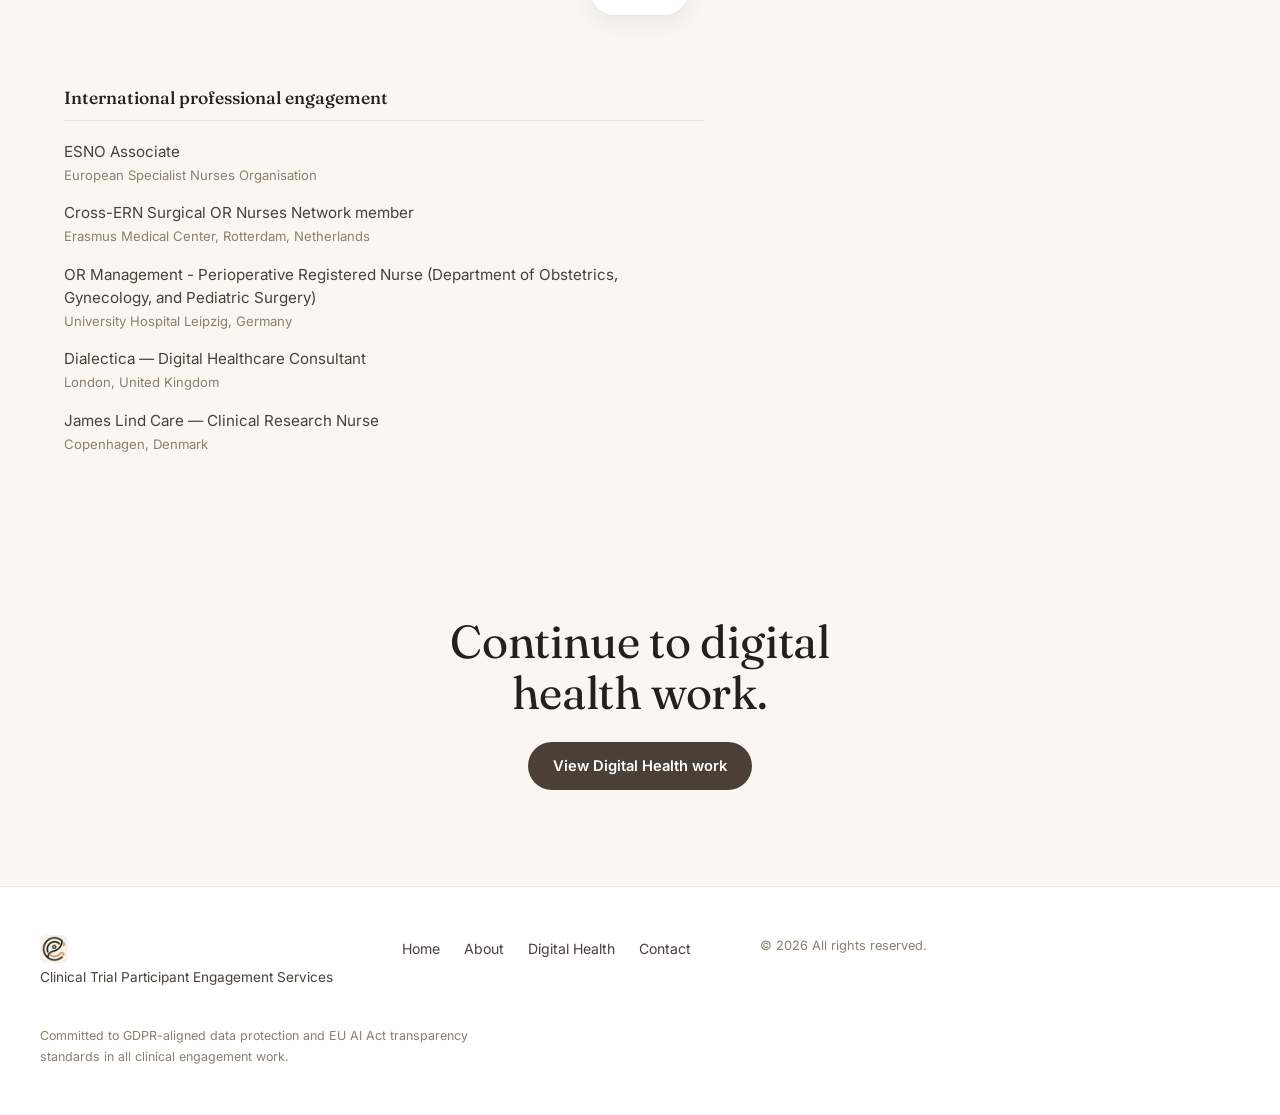
==== commit 34c72289: "Replace plain arrow buttons with elegant SVG icons in about.html" ====
--- a/about.html
+++ b/about.html
@@ -160,8 +160,13 @@
       </div>
 
       <div class="stack-controls">
-        <button type="button" id="prevCredBtn" aria-label="Previous credential">↑</button>
-        <button type="button" id="nextCredBtn" aria-label="Next credential">↓</button>
+        <button type="button" id="prevCredBtn" aria-label="Previous credential">
+          <svg viewBox="0 0 24 24"><polyline points="18 15 12 9 6 15"></polyline></svg>
+        </button>
+        <span class="stack-controls-divider"></span>
+        <button type="button" id="nextCredBtn" aria-label="Next credential">
+          <svg viewBox="0 0 24 24"><polyline points="6 9 12 15 18 9"></polyline></svg>
+        </button>
       </div>
     </div>
 
--- a/styles/photo-fade.css
+++ b/styles/photo-fade.css
@@ -25,3 +25,165 @@
   -webkit-mask-size: 100% 100%;
   mask-size: 100% 100%;
 }
+
+/* Credentials Revolving Stack Mockup Styles */
+.credentials-carousel-wrap {
+  position: relative;
+  max-width: 720px;
+  margin: 2.5rem auto 0;
+  padding: 1rem 0;
+  display: flex;
+  flex-direction: column;
+  align-items: center;
+}
+
+.credentials-stack {
+  width: 100%;
+  display: flex;
+  flex-direction: column;
+  gap: 0.9rem;
+  position: relative;
+  overflow: hidden;
+  max-height: 440px;
+  padding: 0.6rem 0.4rem;
+  mask-image: linear-gradient(to bottom, transparent 0%, black 12%, black 88%, transparent 100%);
+  -webkit-mask-image: linear-gradient(to bottom, transparent 0%, black 12%, black 88%, transparent 100%);
+}
+
+.cred-card {
+  background: var(--bg-paper);
+  border: 1px solid var(--border);
+  border-radius: 999px;
+  padding: 0.95rem 1.6rem;
+  display: flex;
+  align-items: center;
+  justify-content: space-between;
+  gap: 1.2rem;
+  box-shadow: 0 4px 18px rgba(38, 32, 27, 0.05);
+  transition: transform 0.35s cubic-bezier(0.2, 0.8, 0.2, 1),
+              opacity 0.35s ease,
+              box-shadow 0.3s ease;
+  cursor: default;
+}
+
+.cred-card:hover {
+  transform: translateY(-2px) scale(1.01);
+  box-shadow: 0 8px 24px rgba(38, 32, 27, 0.09);
+  border-color: var(--terracotta);
+}
+
+.cred-badge {
+  background: var(--bg-sand);
+  color: var(--cocoa);
+  font-family: var(--font-body);
+  font-size: 0.74rem;
+  font-weight: 600;
+  letter-spacing: 0.04em;
+  padding: 0.45rem 0.8rem;
+  border-radius: 999px;
+  flex-shrink: 0;
+}
+
+.cred-info {
+  flex: 1;
+  min-width: 0;
+}
+
+.cred-info h3 {
+  font-size: 0.98rem;
+  font-family: var(--font-body);
+  font-weight: 600;
+  margin: 0;
+  color: var(--text);
+  line-height: 1.3;
+}
+
+.cred-sub {
+  font-size: 0.82rem;
+  color: var(--taupe);
+  margin: 0.15rem 0 0;
+  line-height: 1.3;
+}
+
+.cred-category {
+  font-size: 0.72rem;
+  text-transform: uppercase;
+  letter-spacing: 0.08em;
+  color: var(--accent);
+  font-weight: 600;
+  white-space: nowrap;
+}
+
+/* Artistic Floating Pill Capsule Controls */
+.stack-controls {
+  display: inline-flex;
+  align-items: center;
+  justify-content: center;
+  gap: 0.35rem;
+  margin: 1.8rem auto 0;
+  padding: 0.35rem;
+  background: var(--bg-paper);
+  border: 1px solid var(--border);
+  border-radius: 999px;
+  box-shadow: 0 6px 22px rgba(38, 32, 27, 0.07);
+  backdrop-filter: blur(10px);
+  width: fit-content;
+}
+
+.stack-controls button {
+  background: transparent;
+  border: 1px solid transparent;
+  color: var(--cocoa);
+  width: 38px;
+  height: 38px;
+  border-radius: 50%;
+  cursor: pointer;
+  display: inline-flex;
+  align-items: center;
+  justify-content: center;
+  transition: all 260ms cubic-bezier(0.4, 0, 0.2, 1);
+  padding: 0;
+}
+
+.stack-controls button svg {
+  width: 15px;
+  height: 15px;
+  stroke: currentColor;
+  stroke-width: 2.2;
+  fill: none;
+  stroke-linecap: round;
+  stroke-linejoin: round;
+  transition: transform 260ms ease, stroke 260ms ease;
+}
+
+.stack-controls button:hover {
+  background: var(--sand);
+  color: var(--espresso);
+  transform: scale(1.08);
+}
+
+.stack-controls button:hover svg {
+  stroke: var(--terracotta);
+}
+
+.stack-controls button:active {
+  transform: scale(0.95);
+}
+
+.stack-controls-divider {
+  width: 1px;
+  height: 16px;
+  background: var(--border);
+}
+
+@media (max-width: 600px) {
+  .cred-card {
+    border-radius: var(--radius-md);
+    padding: 0.85rem 1.1rem;
+    flex-wrap: wrap;
+  }
+  .cred-category {
+    width: 100%;
+    margin-left: 2.8rem;
+  }
+}
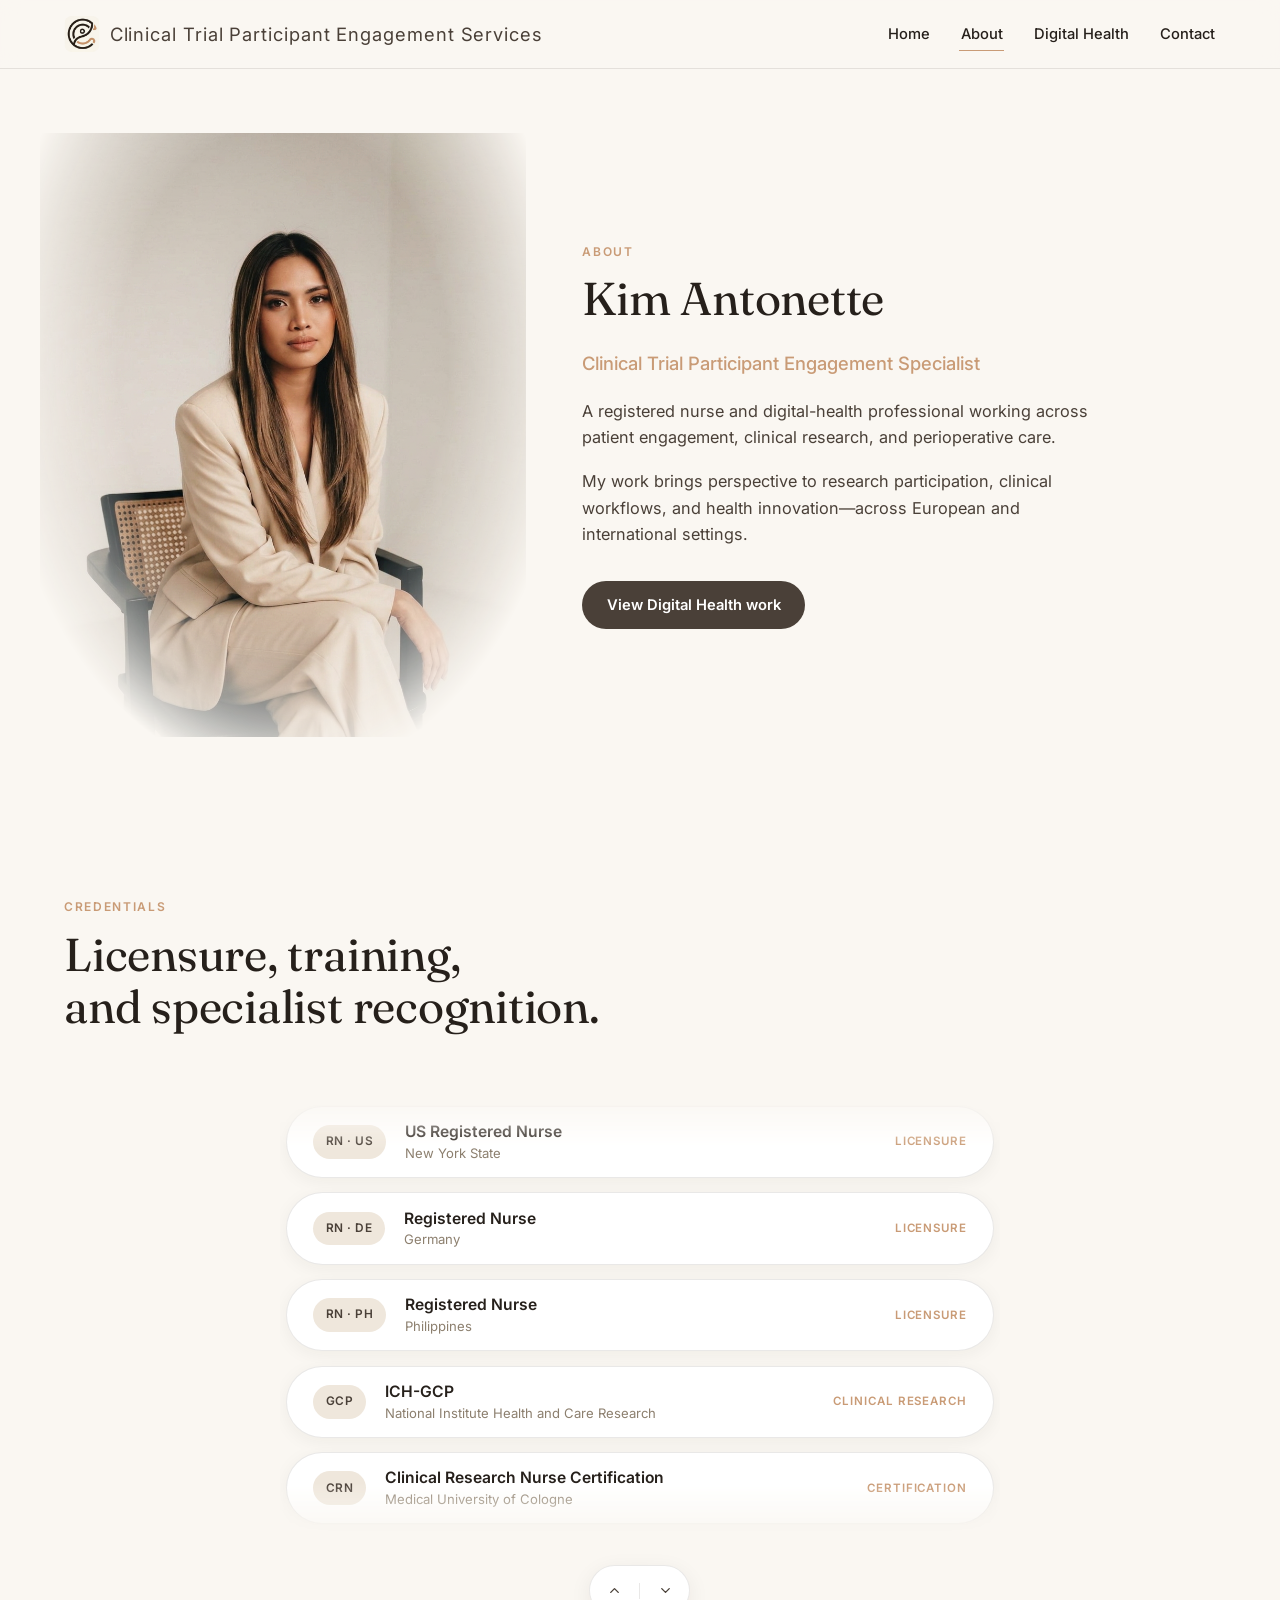
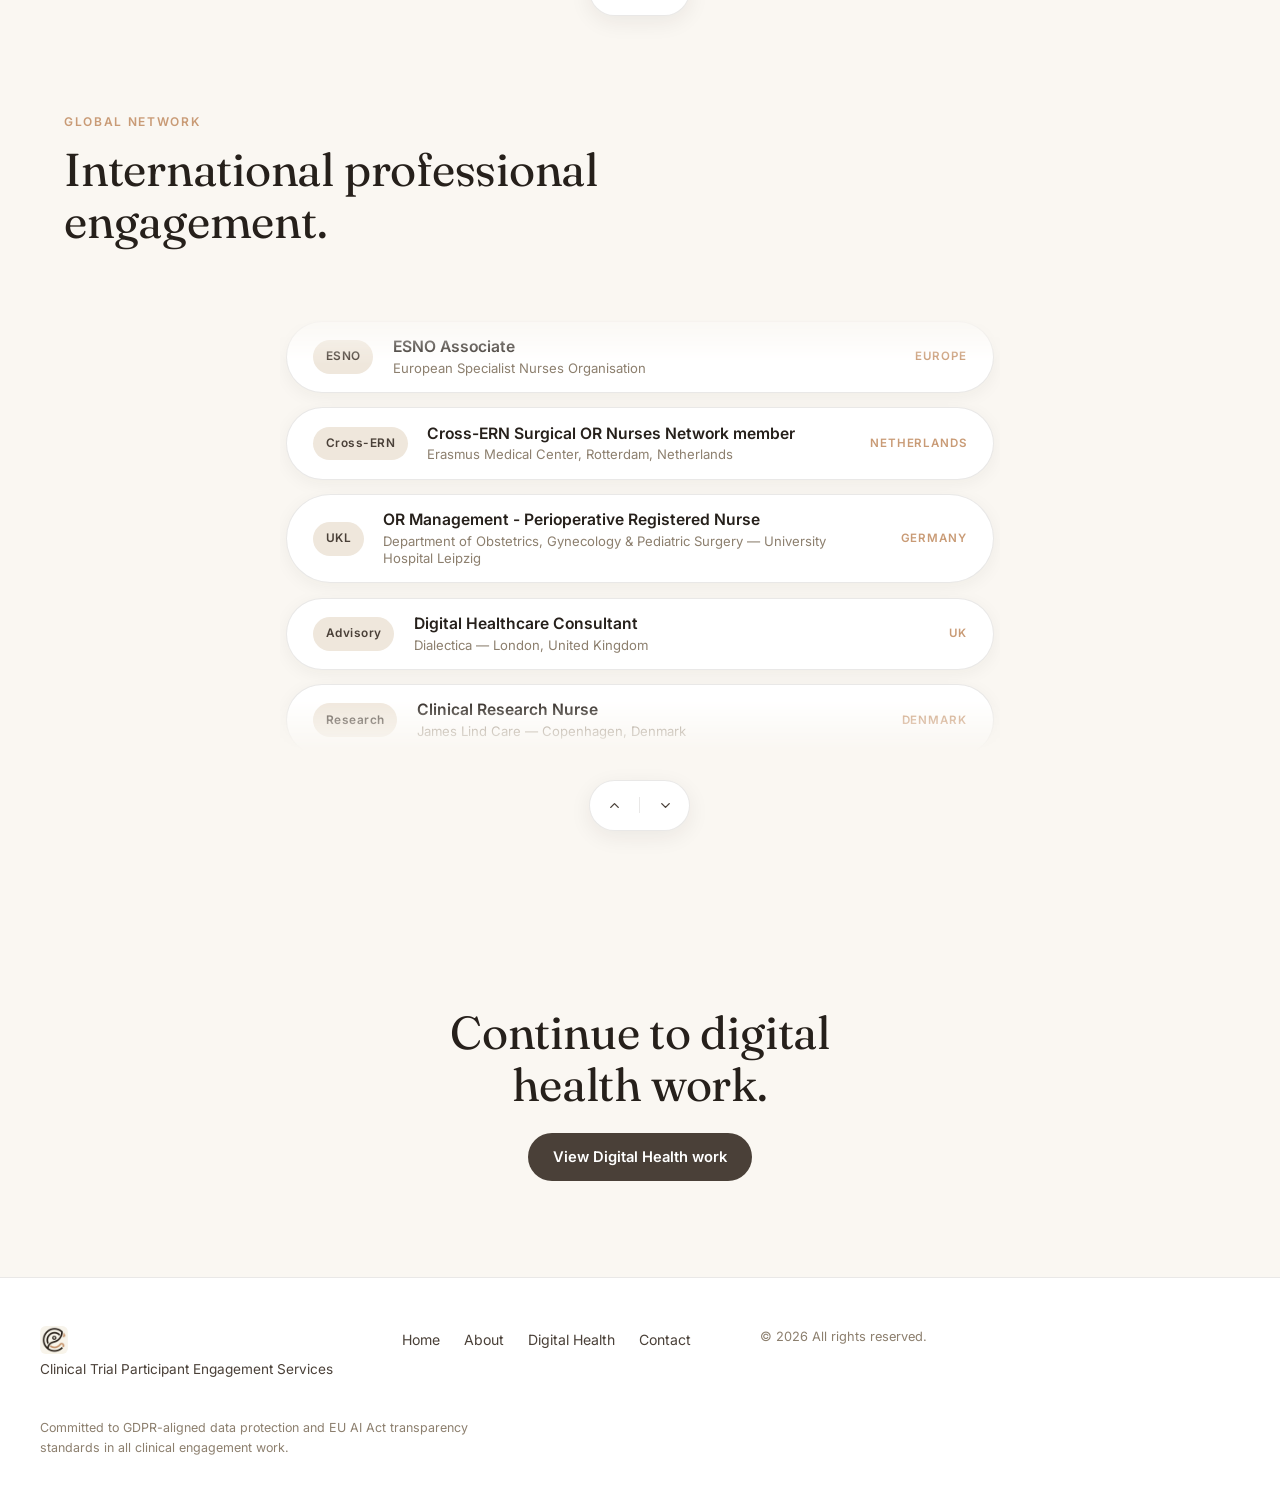
==== commit 2b39b1a1: "Convert International Engagement to revolving pill-card stack in about.html" ====
--- a/about.html
+++ b/about.html
@@ -170,15 +170,71 @@
       </div>
     </div>
 
-    <div class="credentials-col credentials-col-wide" data-reveal style="margin-top: 3.5rem;">
-      <h3>International professional engagement</h3>
-      <ul class="credential-list">
-        <li>ESNO Associate<br><span class="credential-sub">European Specialist Nurses Organisation</span></li>
-        <li>Cross-ERN Surgical OR Nurses Network member<br><span class="credential-sub">Erasmus Medical Center, Rotterdam, Netherlands</span></li>
-        <li>OR Management - Perioperative Registered Nurse (Department of Obstetrics, Gynecology, and Pediatric Surgery)<br><span class="credential-sub">University Hospital Leipzig, Germany</span></li>
-        <li>Dialectica — Digital Healthcare Consultant<br><span class="credential-sub">London, United Kingdom</span></li>
-        <li>James Lind Care — Clinical Research Nurse<br><span class="credential-sub">Copenhagen, Denmark</span></li>
-      </ul>
+    <!-- International Professional Engagement as matching Revolving Stack -->
+    <div class="section-head" data-reveal style="margin-top: 5rem; padding: 0;">
+      <p class="overline">Global Network</p>
+      <h2>International professional<br>engagement.</h2>
+    </div>
+
+    <div class="credentials-carousel-wrap" data-reveal>
+      <div class="credentials-stack" id="engagementStack">
+
+        <div class="cred-card">
+          <div class="cred-badge">ESNO</div>
+          <div class="cred-info">
+            <h3>ESNO Associate</h3>
+            <p class="cred-sub">European Specialist Nurses Organisation</p>
+          </div>
+          <span class="cred-category">Europe</span>
+        </div>
+
+        <div class="cred-card">
+          <div class="cred-badge">Cross-ERN</div>
+          <div class="cred-info">
+            <h3>Cross-ERN Surgical OR Nurses Network member</h3>
+            <p class="cred-sub">Erasmus Medical Center, Rotterdam, Netherlands</p>
+          </div>
+          <span class="cred-category">Netherlands</span>
+        </div>
+
+        <div class="cred-card">
+          <div class="cred-badge">UKL</div>
+          <div class="cred-info">
+            <h3>OR Management - Perioperative Registered Nurse</h3>
+            <p class="cred-sub">Department of Obstetrics, Gynecology &amp; Pediatric Surgery — University Hospital Leipzig</p>
+          </div>
+          <span class="cred-category">Germany</span>
+        </div>
+
+        <div class="cred-card">
+          <div class="cred-badge">Advisory</div>
+          <div class="cred-info">
+            <h3>Digital Healthcare Consultant</h3>
+            <p class="cred-sub">Dialectica — London, United Kingdom</p>
+          </div>
+          <span class="cred-category">UK</span>
+        </div>
+
+        <div class="cred-card">
+          <div class="cred-badge">Research</div>
+          <div class="cred-info">
+            <h3>Clinical Research Nurse</h3>
+            <p class="cred-sub">James Lind Care — Copenhagen, Denmark</p>
+          </div>
+          <span class="cred-category">Denmark</span>
+        </div>
+
+      </div>
+
+      <div class="stack-controls">
+        <button type="button" id="prevEngBtn" aria-label="Previous engagement">
+          <svg viewBox="0 0 24 24"><polyline points="18 15 12 9 6 15"></polyline></svg>
+        </button>
+        <span class="stack-controls-divider"></span>
+        <button type="button" id="nextEngBtn" aria-label="Next engagement">
+          <svg viewBox="0 0 24 24"><polyline points="6 9 12 15 18 9"></polyline></svg>
+        </button>
+      </div>
     </div>
   </section>
 
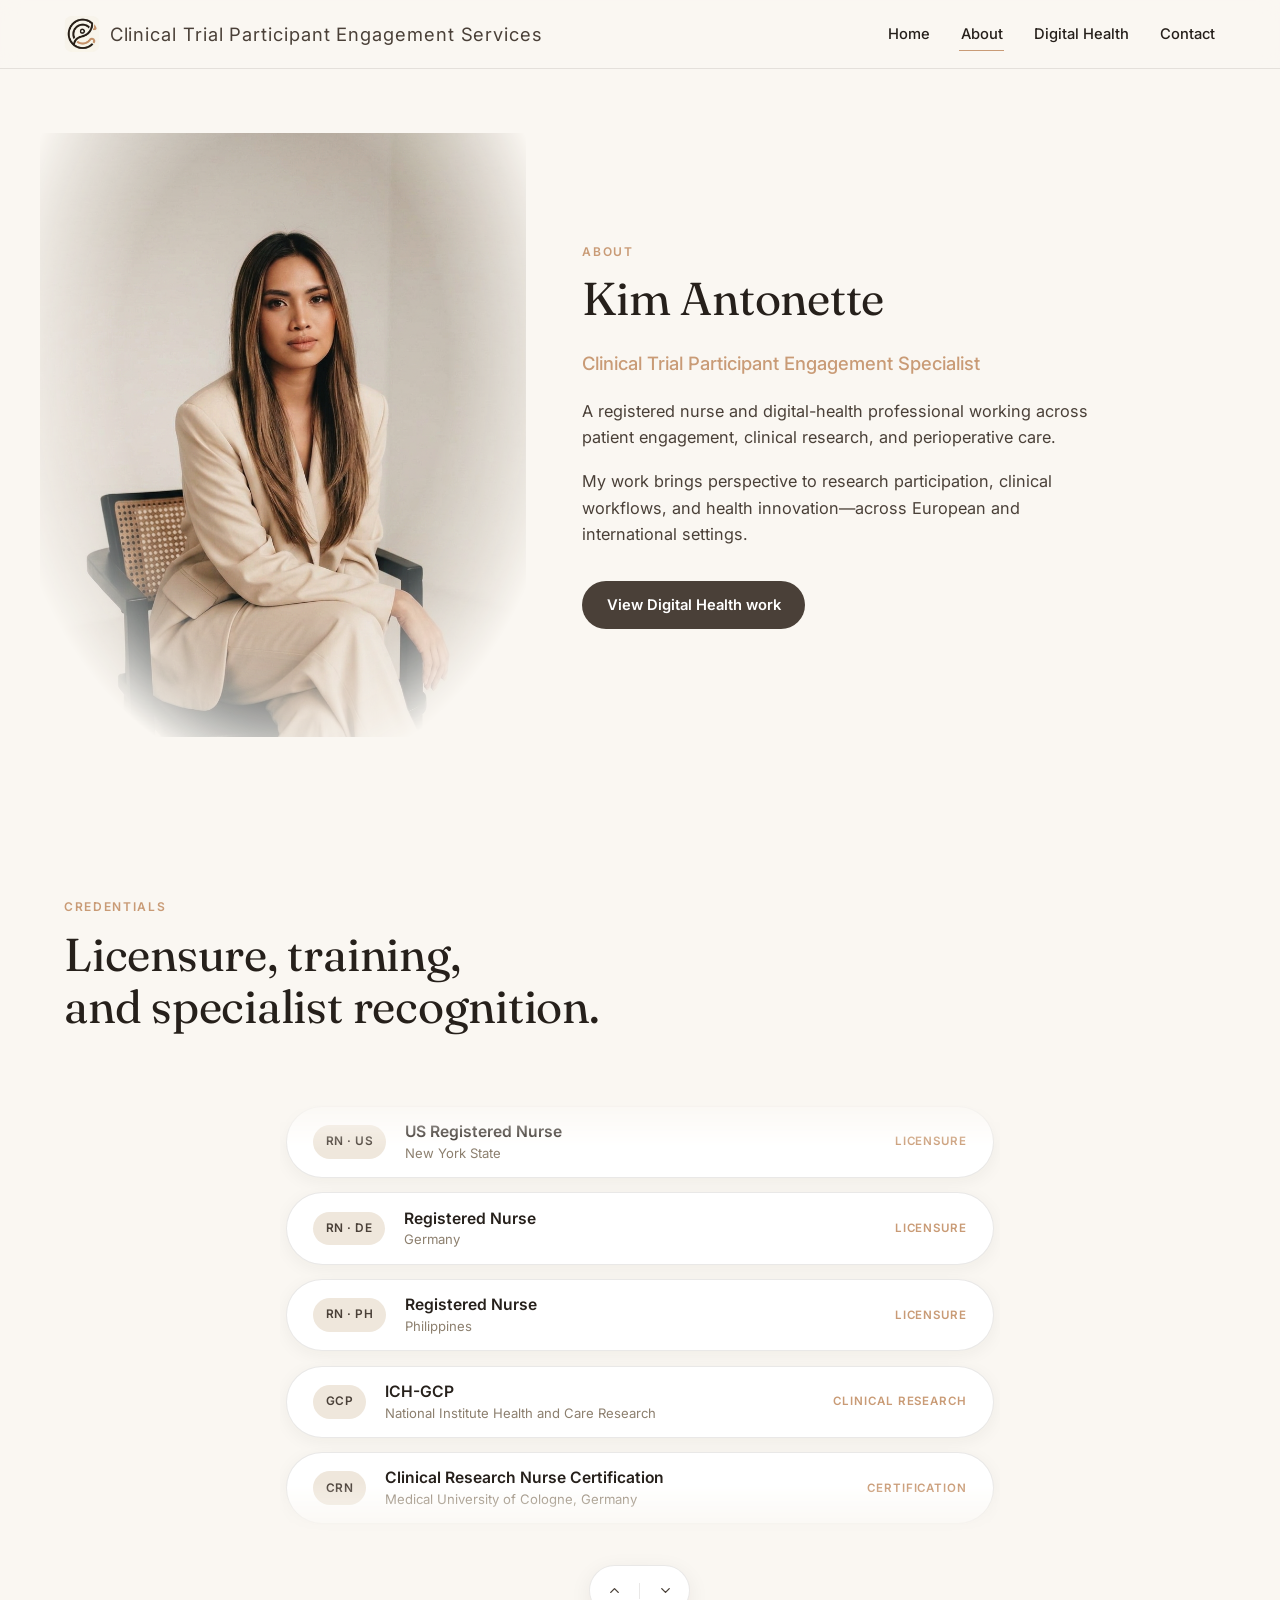
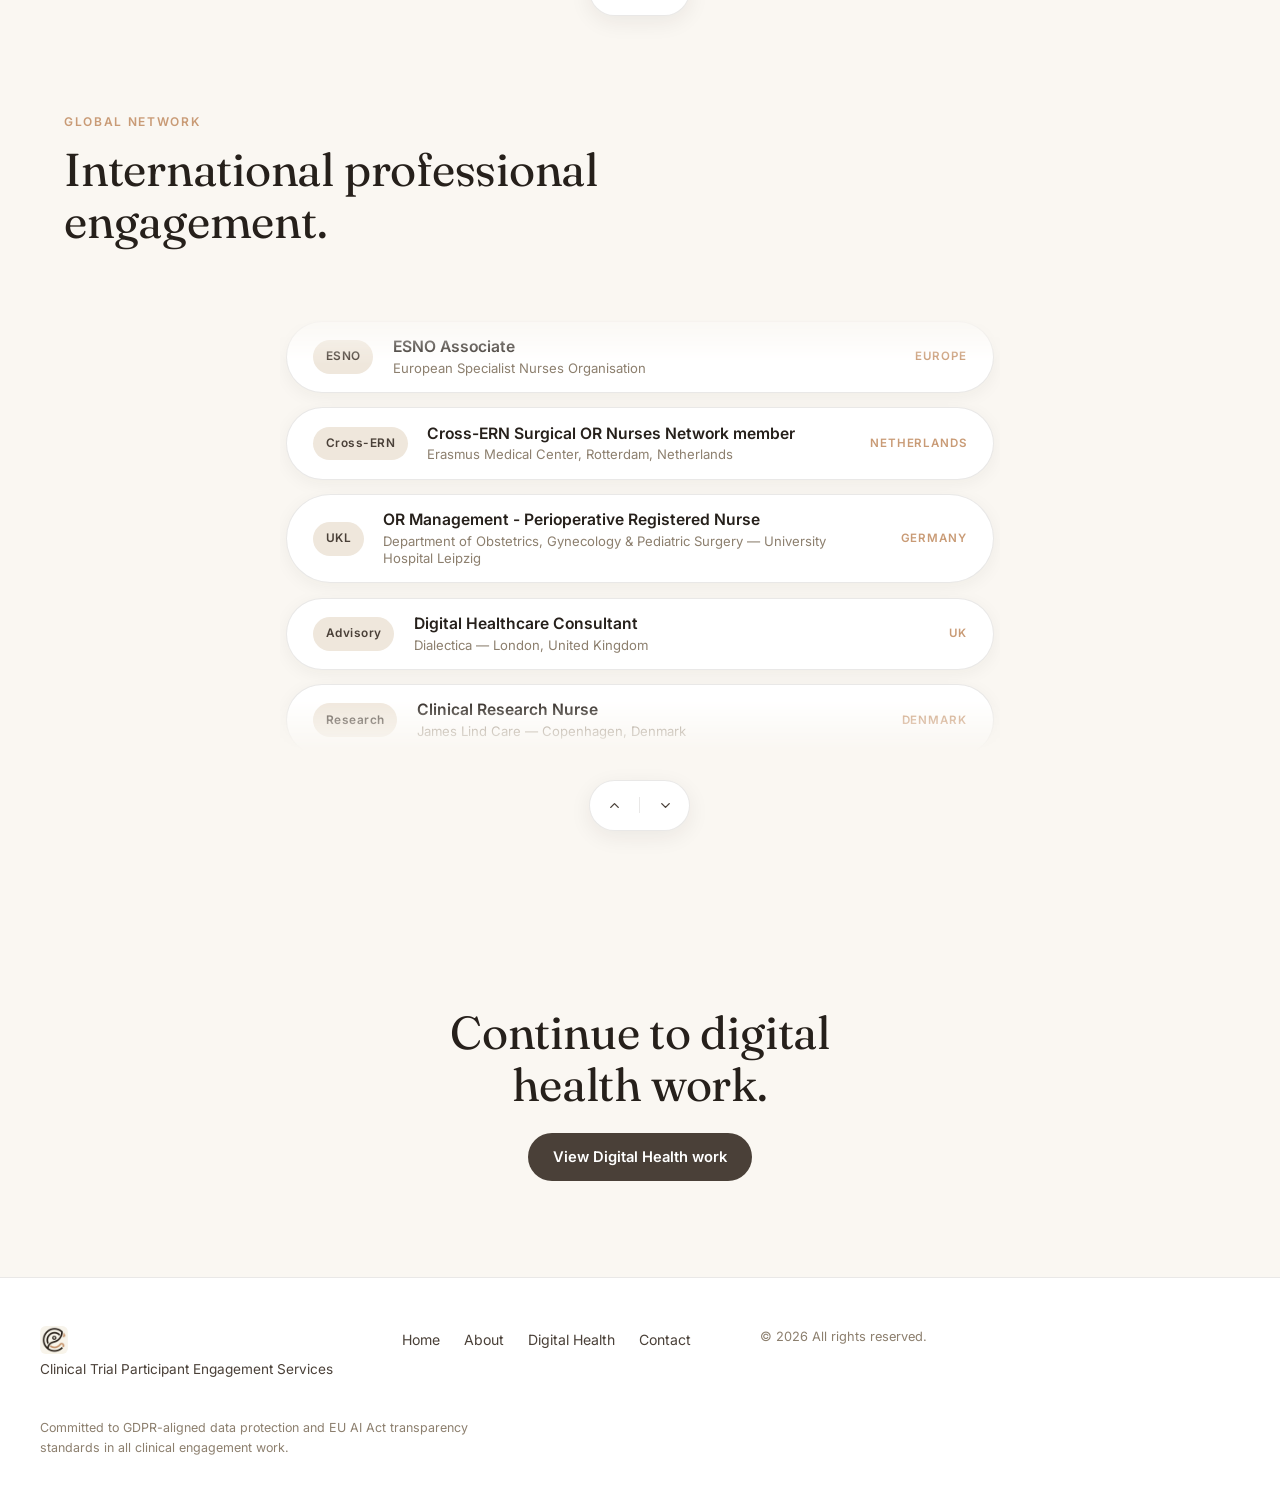
==== commit 8a7f1ff2: "Update about.html" ====
--- a/about.html
+++ b/about.html
@@ -107,16 +107,14 @@
           <div class="cred-badge">CRN</div>
           <div class="cred-info">
             <h3>Clinical Research Nurse Certification</h3>
-            <p class="cred-sub">Medical University of Cologne</p>
+            <p class="cred-sub">Medical University of Cologne, Germany</p>
           </div>
           <span class="cred-category">Certification</span>
         </div>
 
         <div class="cred-card">
-          <div class="cred-badge">LANG</div>
           <div class="cred-info">
             <h3>German · English · Tagalog</h3>
-            <p class="cred-sub">Professional working proficiency</p>
           </div>
           <span class="cred-category">Language</span>
         </div>
